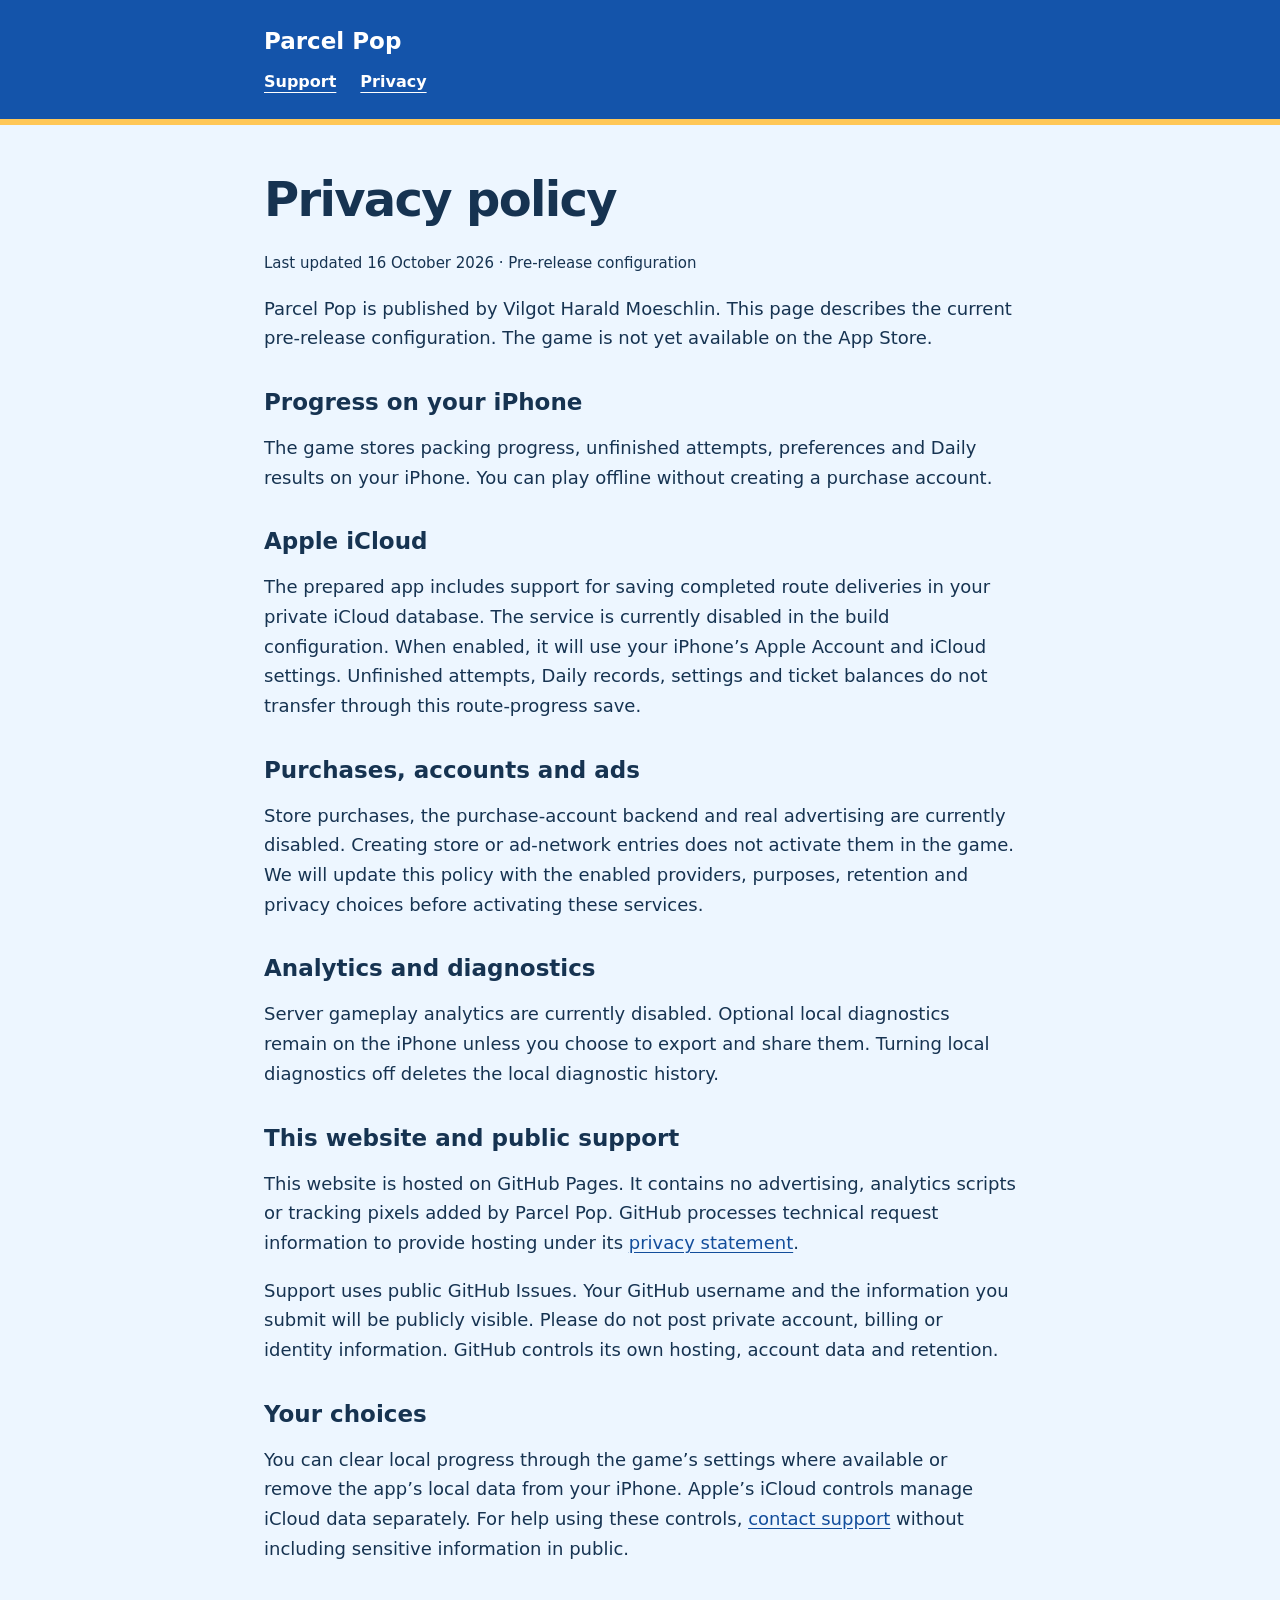
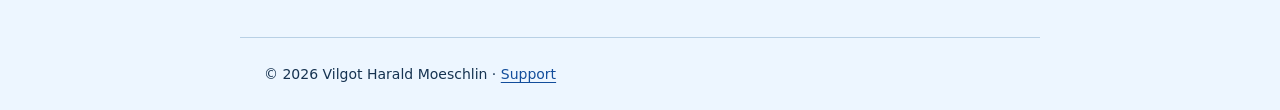
==== privacy.html @ 90103413 "Add Parcel Pop website, support and pre-release privacy policy" ====
<!doctype html><html lang="en"><meta charset="utf-8"><meta name="viewport" content="width=device-width,initial-scale=1"><title>Privacy · Parcel Pop</title><link rel="stylesheet" href="site.css"><header><div><a href="./">Parcel Pop</a><nav aria-label="Main"><a href="support.html">Support</a><a href="privacy.html" aria-current="page">Privacy</a></nav></div></header><main><h1>Privacy policy</h1><p class="date">Last updated 16 October 2026 · Pre-release configuration</p><p>Parcel Pop is published by Vilgot Harald Moeschlin. This page describes the current pre-release configuration. The game is not yet available on the App Store.</p><h2>Progress on your iPhone</h2><p>The game stores packing progress, unfinished attempts, preferences and Daily results on your iPhone. You can play offline without creating a purchase account.</p><h2>Apple iCloud</h2><p>The prepared app includes support for saving completed route deliveries in your private iCloud database. The service is currently disabled in the build configuration. When enabled, it will use your iPhone’s Apple Account and iCloud settings. Unfinished attempts, Daily records, settings and ticket balances do not transfer through this route-progress save.</p><h2>Purchases, accounts and ads</h2><p>Store purchases, the purchase-account backend and real advertising are currently disabled. Creating store or ad-network entries does not activate them in the game. We will update this policy with the enabled providers, purposes, retention and privacy choices before activating these services.</p><h2>Analytics and diagnostics</h2><p>Server gameplay analytics are currently disabled. Optional local diagnostics remain on the iPhone unless you choose to export and share them. Turning local diagnostics off deletes the local diagnostic history.</p><h2>This website and public support</h2><p>This website is hosted on GitHub Pages. It contains no advertising, analytics scripts or tracking pixels added by Parcel Pop. GitHub processes technical request information to provide hosting under its <a href="https://docs.github.com/en/site-policy/privacy-policies/github-general-privacy-statement">privacy statement</a>.</p><p>Support uses public GitHub Issues. Your GitHub username and the information you submit will be publicly visible. Please do not post private account, billing or identity information. GitHub controls its own hosting, account data and retention.</p><h2>Your choices</h2><p>You can clear local progress through the game’s settings where available or remove the app’s local data from your iPhone. Apple’s iCloud controls manage iCloud data separately. For help using these controls, <a href="support.html">contact support</a> without including sensitive information in public.</p></main><footer>© 2026 Vilgot Harald Moeschlin · <a href="support.html">Support</a></footer></html>
---- site.css ----
:root{font-family:ui-rounded,system-ui,-apple-system,BlinkMacSystemFont,sans-serif;color:#163351;background:#edf6ff;color-scheme:light}*{box-sizing:border-box}body{margin:0}header{background:#1454aa;color:#fff;border-bottom:6px solid #ffc757}header>div,main,footer{max-width:800px;margin:auto;padding:28px 24px}header a{color:#fff;font-weight:800;text-decoration:none;font-size:23px}nav{display:flex;gap:24px;margin-top:18px;flex-wrap:wrap}nav a{font-size:16px;font-weight:650;text-decoration:underline;text-underline-offset:5px}main{padding-top:48px;padding-bottom:56px;min-height:65vh}h1{font-size:clamp(32px,7vw,48px);line-height:1.12;letter-spacing:-.035em;margin:0 0 24px}h2{font-size:23px;margin:36px 0 12px}p,li{font-size:18px;line-height:1.65}a{color:#124d9b;text-underline-offset:3px}a:focus-visible{outline:3px solid #d78400;outline-offset:5px}small,.date{font-size:15px}.notice{border-left:5px solid #e8a92b;padding:8px 20px;background:#fff;margin:28px 0}.action{display:inline-block;background:#1454aa;color:white;padding:13px 22px;text-decoration:none;border-radius:8px;font-weight:750;min-height:48px;margin:10px 0}footer{border-top:1px solid #b8d0e5;font-size:14px}ul{padding-left:24px}@media(max-width:480px){header>div,main,footer{padding-left:20px;padding-right:20px}main{padding-top:32px}p,li{font-size:17px}}
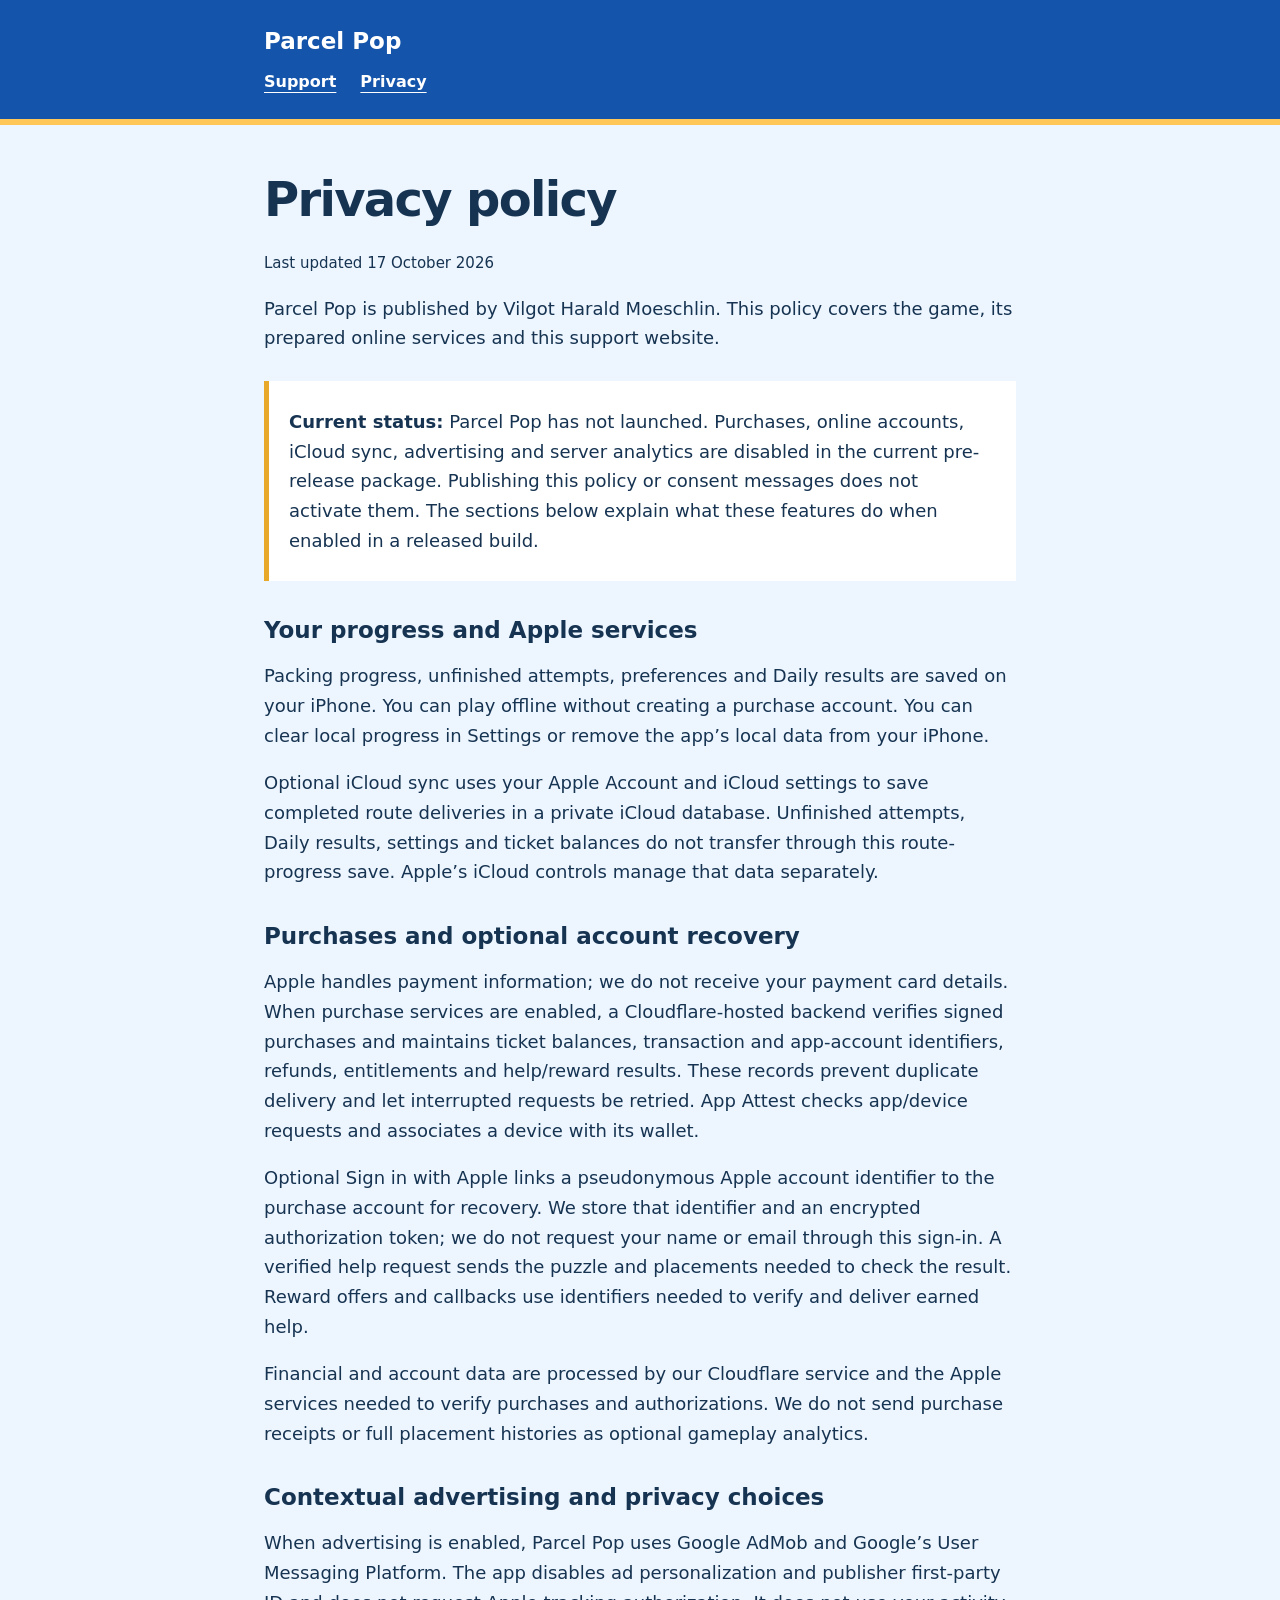
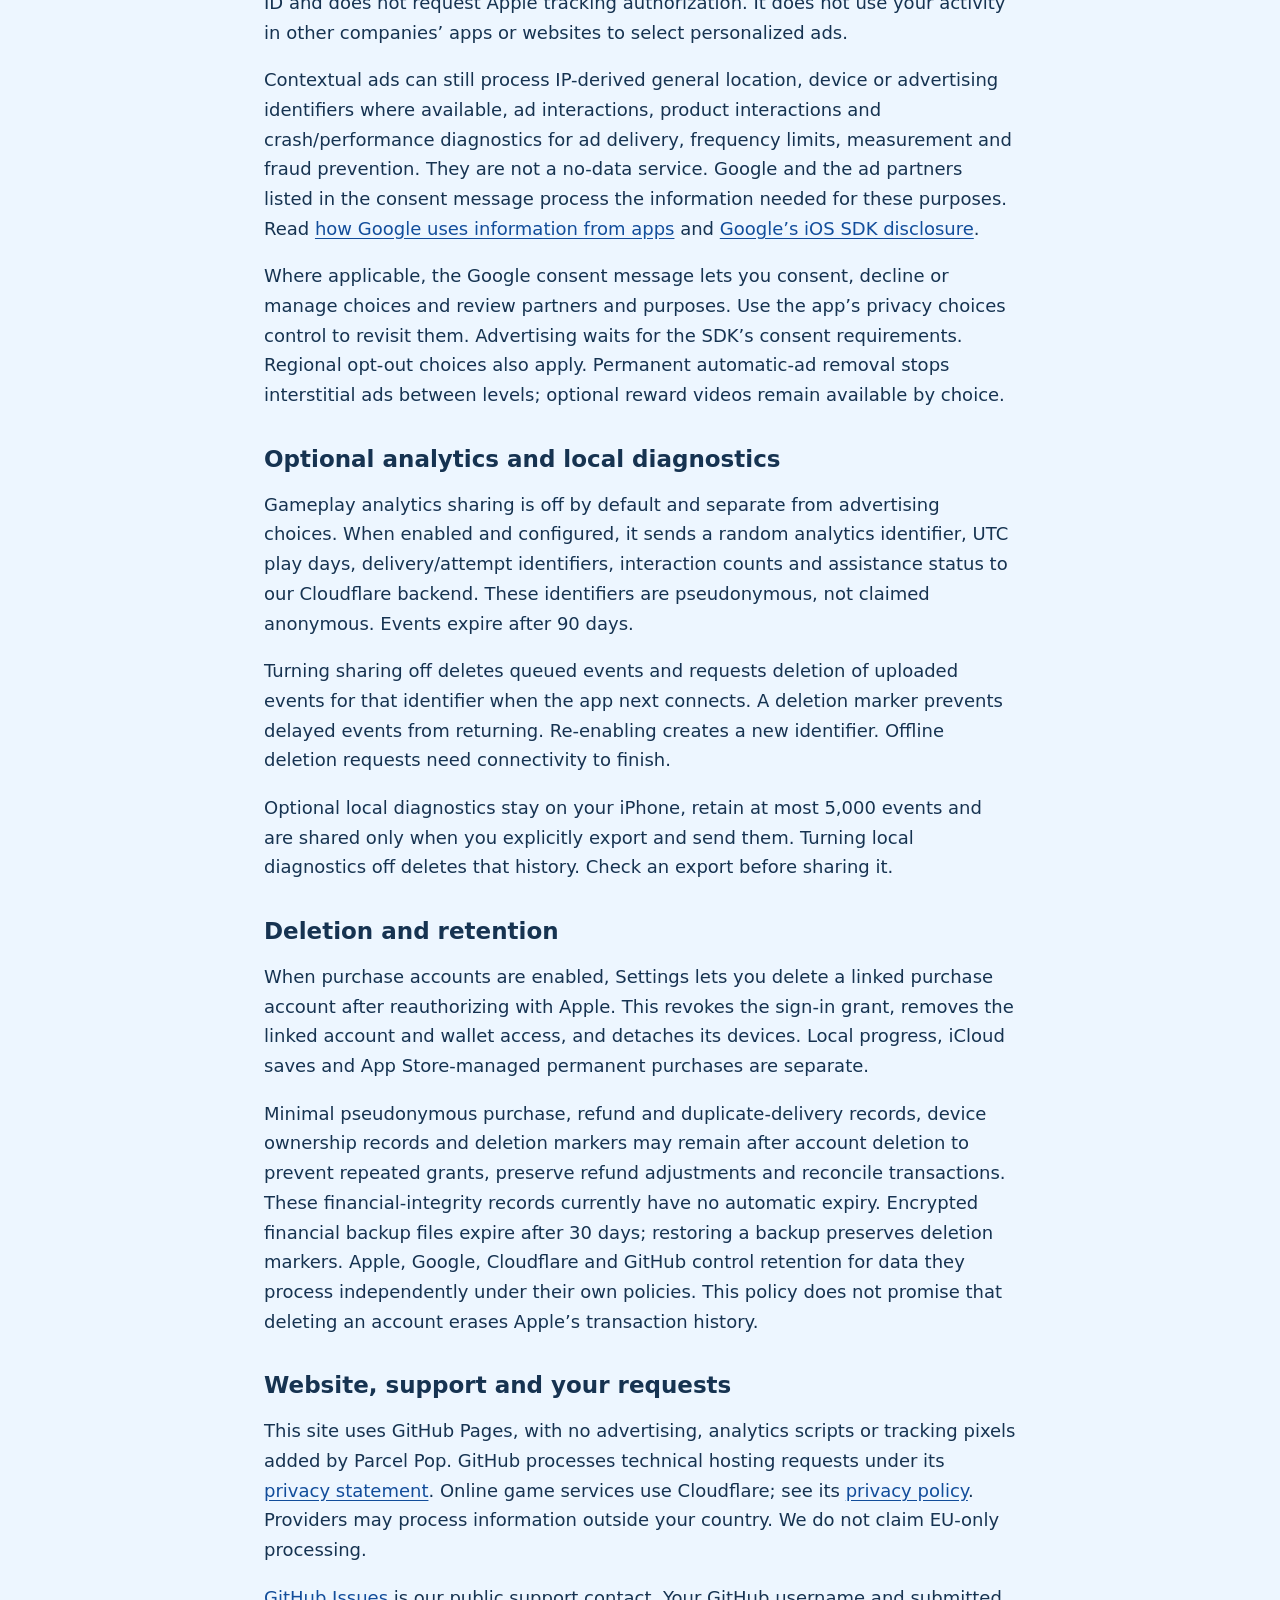
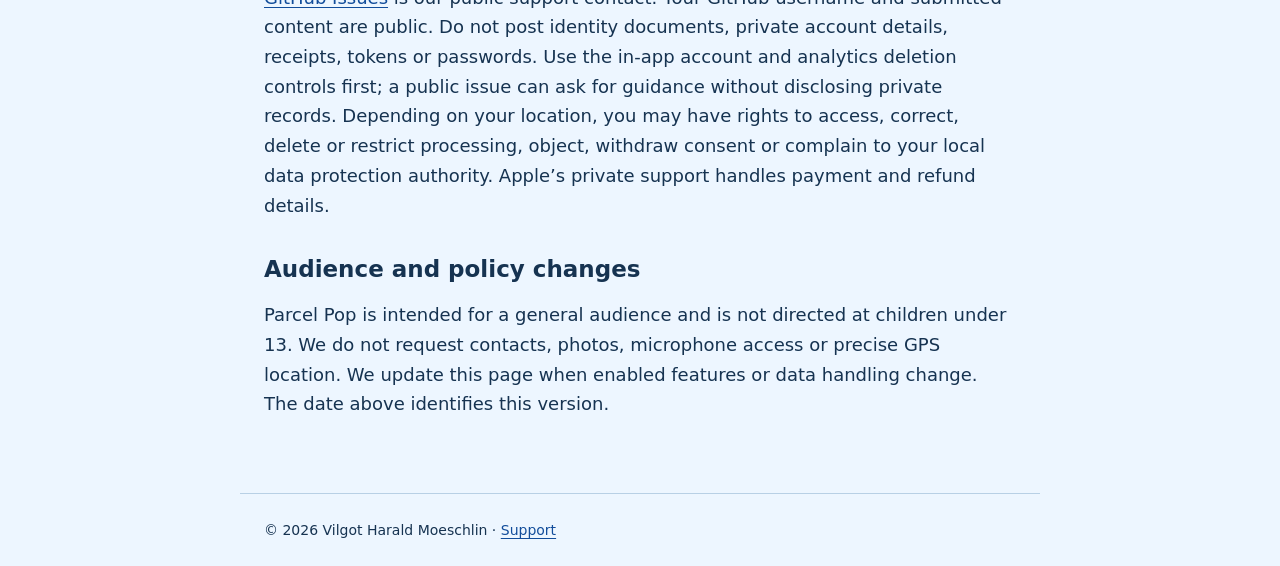
==== commit 35364bba: "Publish Parcel Pop privacy policy for contextual ads and optional Apple services" ====
--- a/privacy.html
+++ b/privacy.html
@@ -1 +1,11 @@
-<!doctype html><html lang="en"><meta charset="utf-8"><meta name="viewport" content="width=device-width,initial-scale=1"><title>Privacy · Parcel Pop</title><link rel="stylesheet" href="site.css"><header><div><a href="./">Parcel Pop</a><nav aria-label="Main"><a href="support.html">Support</a><a href="privacy.html" aria-current="page">Privacy</a></nav></div></header><main><h1>Privacy policy</h1><p class="date">Last updated 16 October 2026 · Pre-release configuration</p><p>Parcel Pop is published by Vilgot Harald Moeschlin. This page describes the current pre-release configuration. The game is not yet available on the App Store.</p><h2>Progress on your iPhone</h2><p>The game stores packing progress, unfinished attempts, preferences and Daily results on your iPhone. You can play offline without creating a purchase account.</p><h2>Apple iCloud</h2><p>The prepared app includes support for saving completed route deliveries in your private iCloud database. The service is currently disabled in the build configuration. When enabled, it will use your iPhone’s Apple Account and iCloud settings. Unfinished attempts, Daily records, settings and ticket balances do not transfer through this route-progress save.</p><h2>Purchases, accounts and ads</h2><p>Store purchases, the purchase-account backend and real advertising are currently disabled. Creating store or ad-network entries does not activate them in the game. We will update this policy with the enabled providers, purposes, retention and privacy choices before activating these services.</p><h2>Analytics and diagnostics</h2><p>Server gameplay analytics are currently disabled. Optional local diagnostics remain on the iPhone unless you choose to export and share them. Turning local diagnostics off deletes the local diagnostic history.</p><h2>This website and public support</h2><p>This website is hosted on GitHub Pages. It contains no advertising, analytics scripts or tracking pixels added by Parcel Pop. GitHub processes technical request information to provide hosting under its <a href="https://docs.github.com/en/site-policy/privacy-policies/github-general-privacy-statement">privacy statement</a>.</p><p>Support uses public GitHub Issues. Your GitHub username and the information you submit will be publicly visible. Please do not post private account, billing or identity information. GitHub controls its own hosting, account data and retention.</p><h2>Your choices</h2><p>You can clear local progress through the game’s settings where available or remove the app’s local data from your iPhone. Apple’s iCloud controls manage iCloud data separately. For help using these controls, <a href="support.html">contact support</a> without including sensitive information in public.</p></main><footer>© 2026 Vilgot Harald Moeschlin · <a href="support.html">Support</a></footer></html>
+<!doctype html><html lang="en"><meta charset="utf-8"><meta name="viewport" content="width=device-width,initial-scale=1"><title>Privacy · Parcel Pop</title><meta name="description" content="Parcel Pop privacy policy, including local saves, optional Apple services, purchases, contextual ads and deletion choices."><link rel="stylesheet" href="site.css"><header><div><a href="./">Parcel Pop</a><nav aria-label="Main"><a href="support.html">Support</a><a href="privacy.html" aria-current="page">Privacy</a></nav></div></header><main>
+<h1>Privacy policy</h1><p class="date">Last updated 17 October 2026</p><p>Parcel Pop is published by Vilgot Harald Moeschlin. This policy covers the game, its prepared online services and this support website.</p>
+<div class="notice"><p><strong>Current status:</strong> Parcel Pop has not launched. Purchases, online accounts, iCloud sync, advertising and server analytics are disabled in the current pre-release package. Publishing this policy or consent messages does not activate them. The sections below explain what these features do when enabled in a released build.</p></div>
+<h2>Your progress and Apple services</h2><p>Packing progress, unfinished attempts, preferences and Daily results are saved on your iPhone. You can play offline without creating a purchase account. You can clear local progress in Settings or remove the app’s local data from your iPhone.</p><p>Optional iCloud sync uses your Apple Account and iCloud settings to save completed route deliveries in a private iCloud database. Unfinished attempts, Daily results, settings and ticket balances do not transfer through this route-progress save. Apple’s iCloud controls manage that data separately.</p>
+<h2>Purchases and optional account recovery</h2><p>Apple handles payment information; we do not receive your payment card details. When purchase services are enabled, a Cloudflare-hosted backend verifies signed purchases and maintains ticket balances, transaction and app-account identifiers, refunds, entitlements and help/reward results. These records prevent duplicate delivery and let interrupted requests be retried. App Attest checks app/device requests and associates a device with its wallet.</p><p>Optional Sign in with Apple links a pseudonymous Apple account identifier to the purchase account for recovery. We store that identifier and an encrypted authorization token; we do not request your name or email through this sign-in. A verified help request sends the puzzle and placements needed to check the result. Reward offers and callbacks use identifiers needed to verify and deliver earned help.</p><p>Financial and account data are processed by our Cloudflare service and the Apple services needed to verify purchases and authorizations. We do not send purchase receipts or full placement histories as optional gameplay analytics.</p>
+<h2>Contextual advertising and privacy choices</h2><p>When advertising is enabled, Parcel Pop uses Google AdMob and Google’s User Messaging Platform. The app disables ad personalization and publisher first-party ID and does not request Apple tracking authorization. It does not use your activity in other companies’ apps or websites to select personalized ads.</p><p>Contextual ads can still process IP-derived general location, device or advertising identifiers where available, ad interactions, product interactions and crash/performance diagnostics for ad delivery, frequency limits, measurement and fraud prevention. They are not a no-data service. Google and the ad partners listed in the consent message process the information needed for these purposes. Read <a href="https://policies.google.com/technologies/partner-sites">how Google uses information from apps</a> and <a href="https://developers.google.com/admob/ios/privacy/data-disclosure">Google’s iOS SDK disclosure</a>.</p><p>Where applicable, the Google consent message lets you consent, decline or manage choices and review partners and purposes. Use the app’s privacy choices control to revisit them. Advertising waits for the SDK’s consent requirements. Regional opt-out choices also apply. Permanent automatic-ad removal stops interstitial ads between levels; optional reward videos remain available by choice.</p>
+<h2>Optional analytics and local diagnostics</h2><p>Gameplay analytics sharing is off by default and separate from advertising choices. When enabled and configured, it sends a random analytics identifier, UTC play days, delivery/attempt identifiers, interaction counts and assistance status to our Cloudflare backend. These identifiers are pseudonymous, not claimed anonymous. Events expire after 90 days.</p><p>Turning sharing off deletes queued events and requests deletion of uploaded events for that identifier when the app next connects. A deletion marker prevents delayed events from returning. Re-enabling creates a new identifier. Offline deletion requests need connectivity to finish.</p><p>Optional local diagnostics stay on your iPhone, retain at most 5,000 events and are shared only when you explicitly export and send them. Turning local diagnostics off deletes that history. Check an export before sharing it.</p>
+<h2>Deletion and retention</h2><p>When purchase accounts are enabled, Settings lets you delete a linked purchase account after reauthorizing with Apple. This revokes the sign-in grant, removes the linked account and wallet access, and detaches its devices. Local progress, iCloud saves and App Store-managed permanent purchases are separate.</p><p>Minimal pseudonymous purchase, refund and duplicate-delivery records, device ownership records and deletion markers may remain after account deletion to prevent repeated grants, preserve refund adjustments and reconcile transactions. These financial-integrity records currently have no automatic expiry. Encrypted financial backup files expire after 30 days; restoring a backup preserves deletion markers. Apple, Google, Cloudflare and GitHub control retention for data they process independently under their own policies. This policy does not promise that deleting an account erases Apple’s transaction history.</p>
+<h2>Website, support and your requests</h2><p>This site uses GitHub Pages, with no advertising, analytics scripts or tracking pixels added by Parcel Pop. GitHub processes technical hosting requests under its <a href="https://docs.github.com/en/site-policy/privacy-policies/github-general-privacy-statement">privacy statement</a>. Online game services use Cloudflare; see its <a href="https://www.cloudflare.com/privacypolicy/">privacy policy</a>. Providers may process information outside your country. We do not claim EU-only processing.</p><p><a href="https://github.com/VilgotMoe/parcel-pop/issues">GitHub Issues</a> is our public support contact. Your GitHub username and submitted content are public. Do not post identity documents, private account details, receipts, tokens or passwords. Use the in-app account and analytics deletion controls first; a public issue can ask for guidance without disclosing private records. Depending on your location, you may have rights to access, correct, delete or restrict processing, object, withdraw consent or complain to your local data protection authority. Apple’s private support handles payment and refund details.</p>
+<h2>Audience and policy changes</h2><p>Parcel Pop is intended for a general audience and is not directed at children under 13. We do not request contacts, photos, microphone access or precise GPS location. We update this page when enabled features or data handling change. The date above identifies this version.</p>
+</main><footer>© 2026 Vilgot Harald Moeschlin · <a href="support.html">Support</a></footer></html>
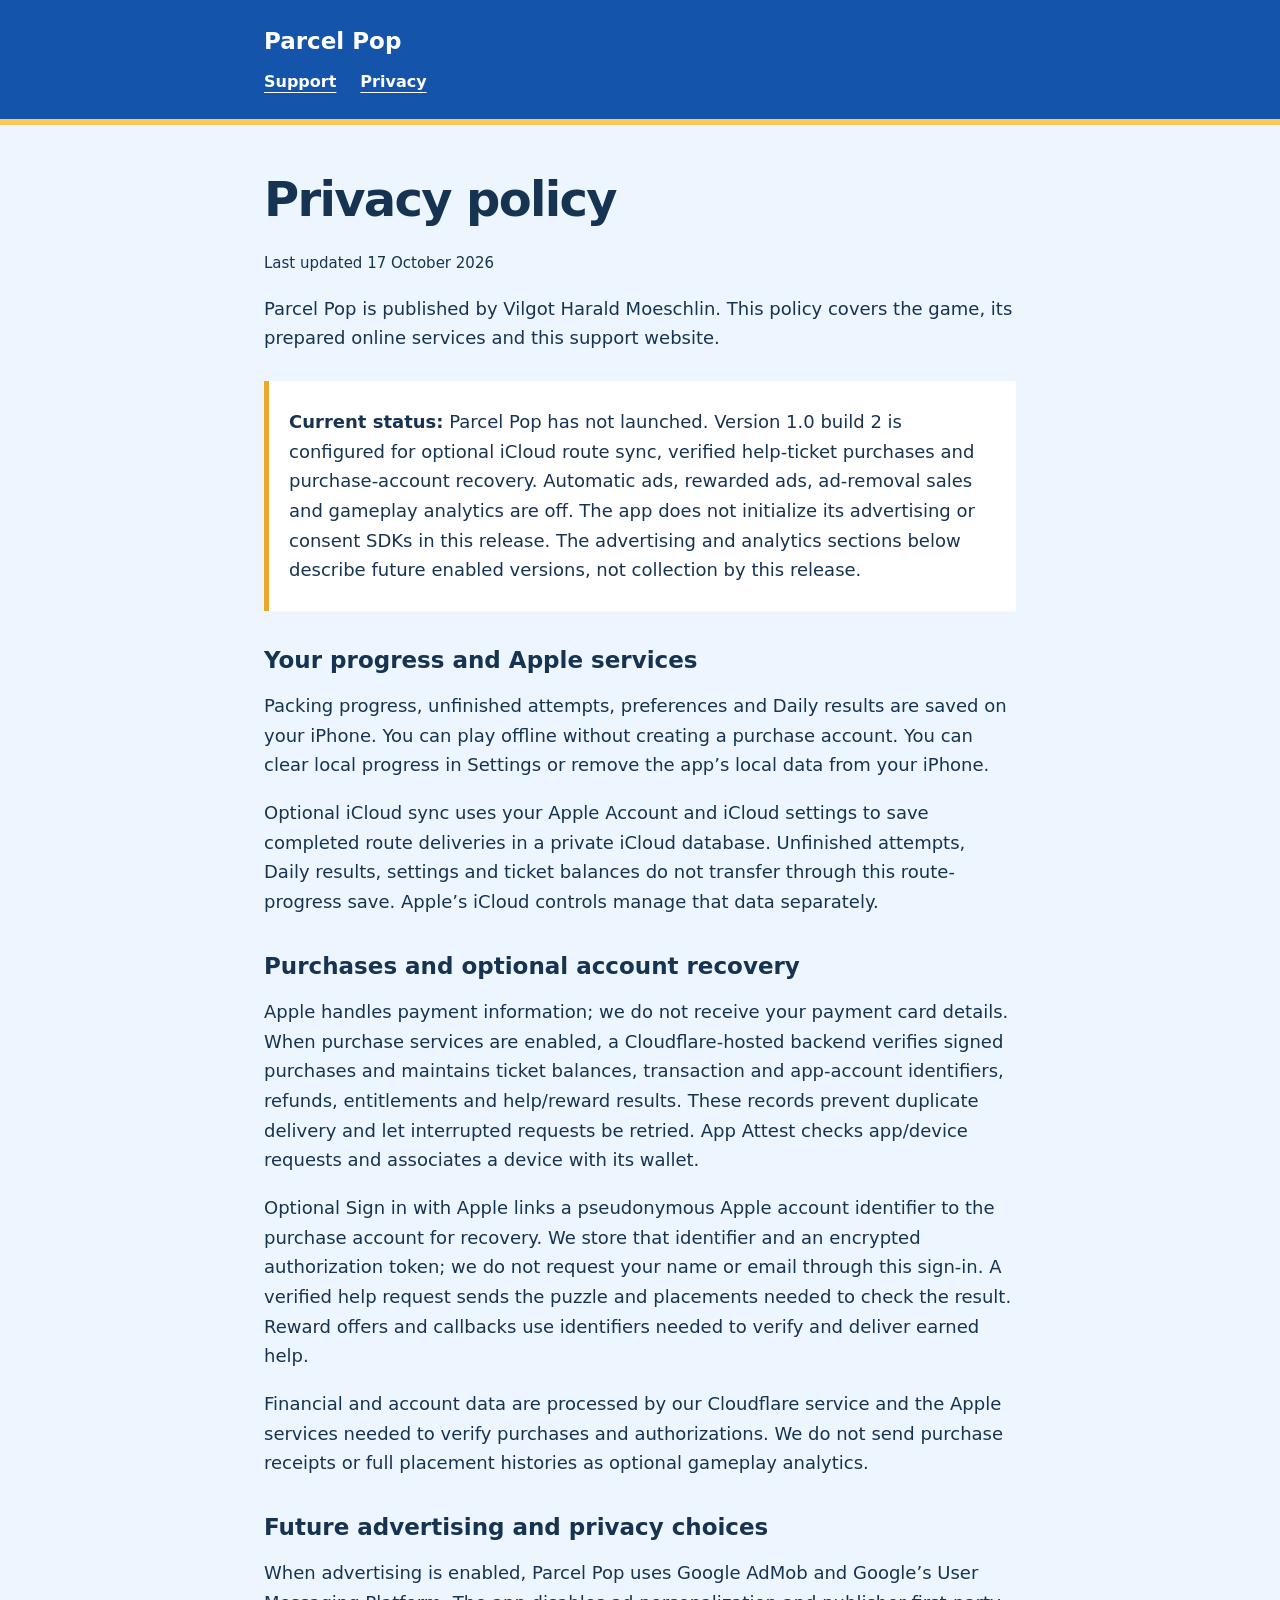
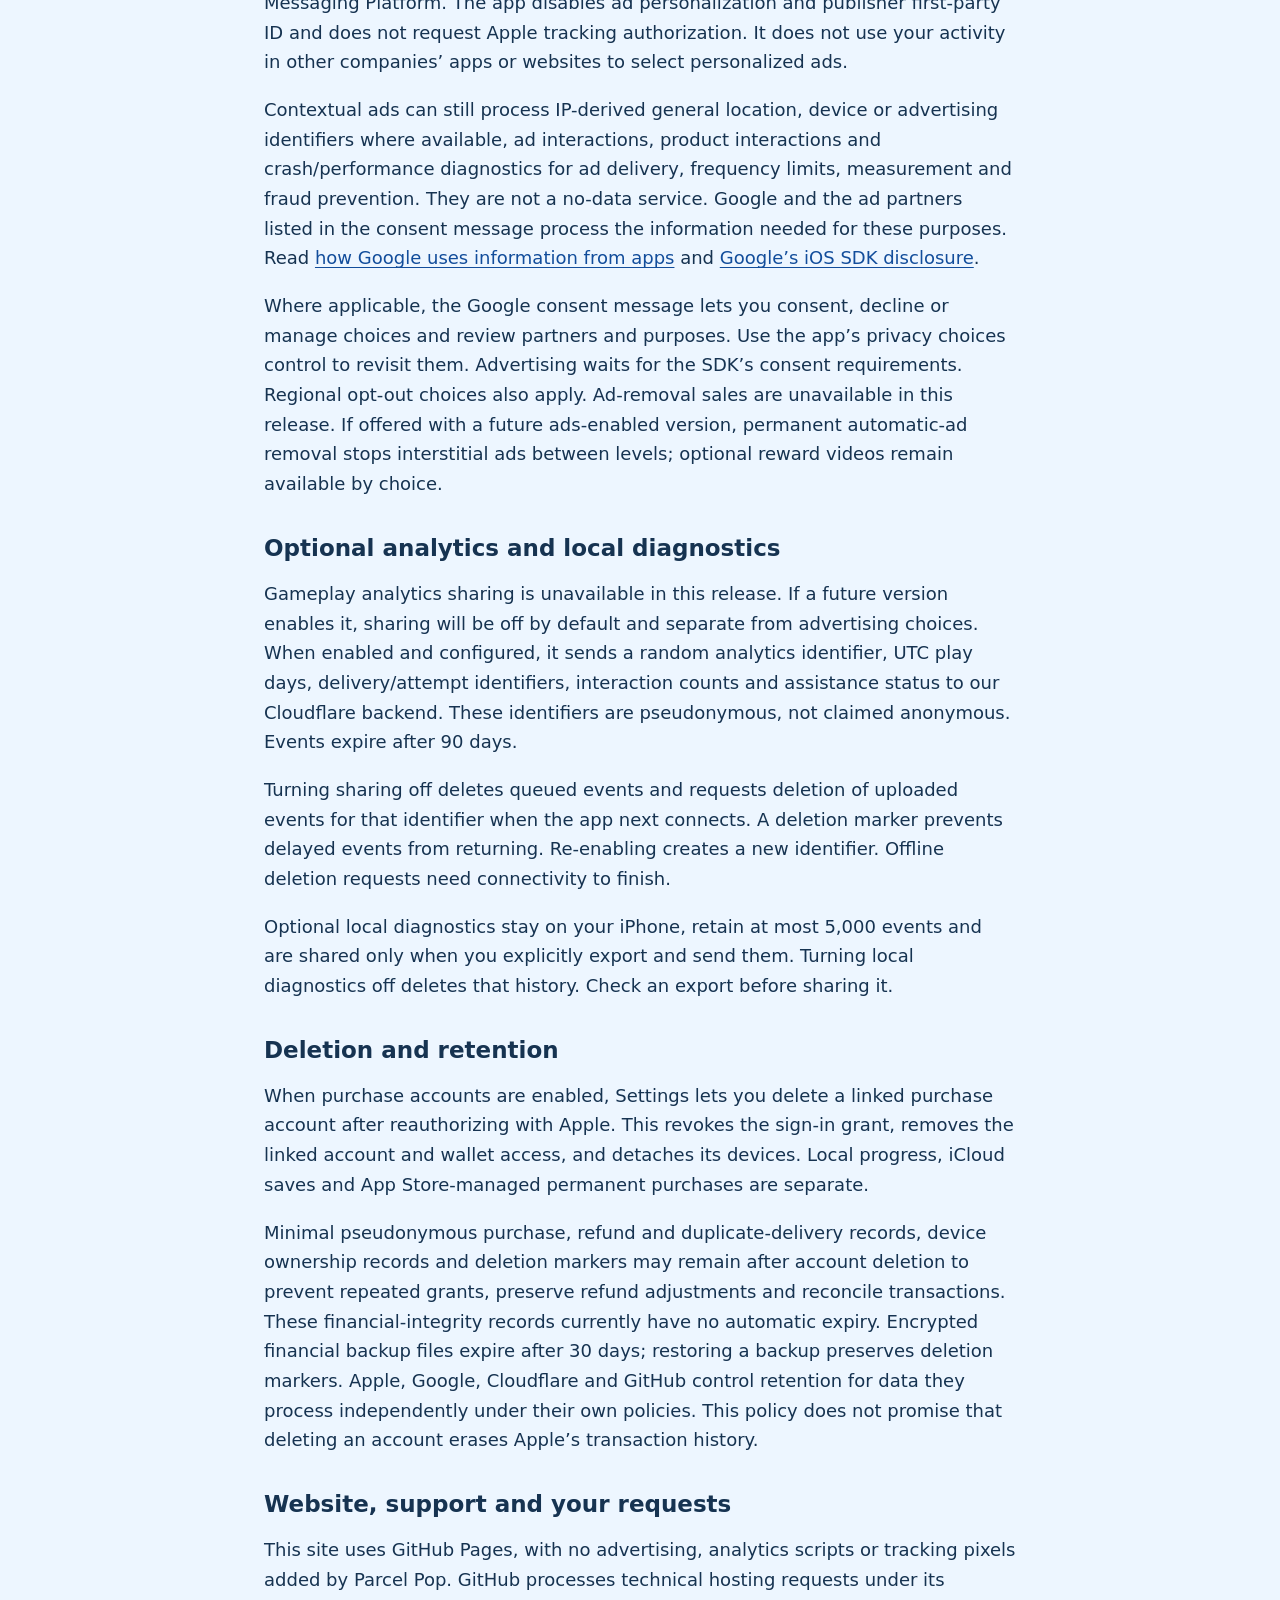
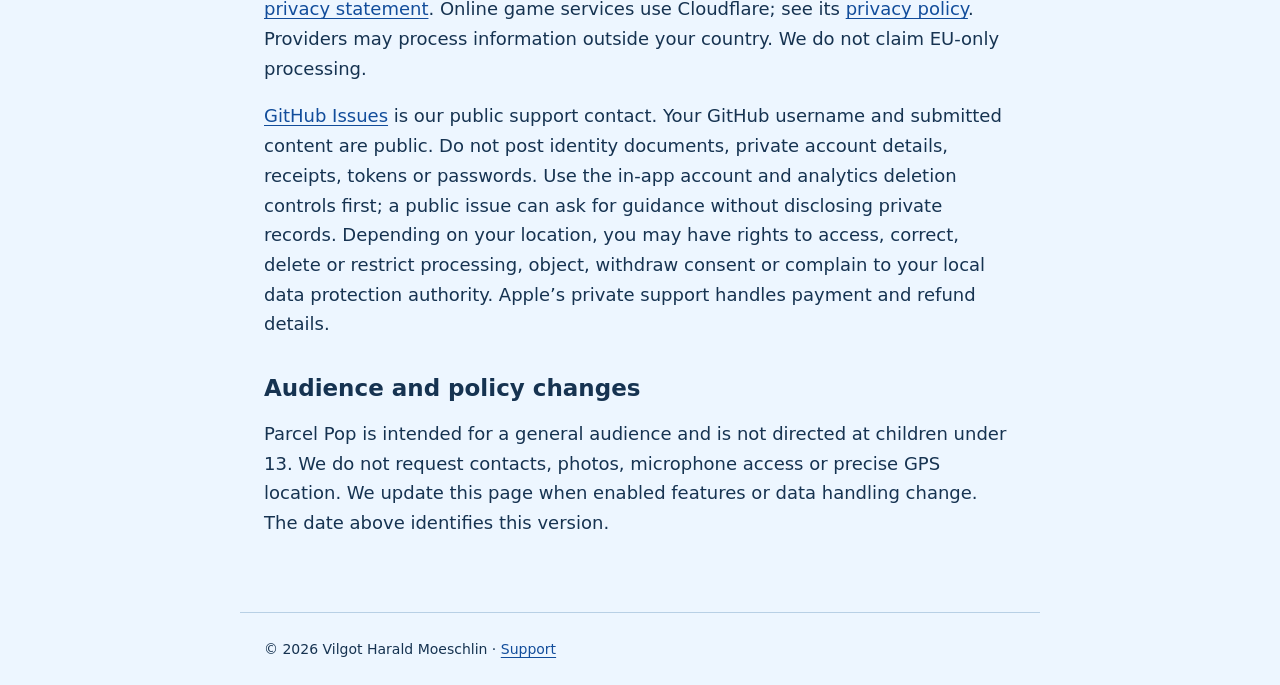
==== commit 49d3c27c: "Match Parcel Pop policy to approved ticket-only release scope" ====
--- a/privacy.html
+++ b/privacy.html
@@ -1,10 +1,10 @@
 <!doctype html><html lang="en"><meta charset="utf-8"><meta name="viewport" content="width=device-width,initial-scale=1"><title>Privacy · Parcel Pop</title><meta name="description" content="Parcel Pop privacy policy, including local saves, optional Apple services, purchases, contextual ads and deletion choices."><link rel="stylesheet" href="site.css"><header><div><a href="./">Parcel Pop</a><nav aria-label="Main"><a href="support.html">Support</a><a href="privacy.html" aria-current="page">Privacy</a></nav></div></header><main>
 <h1>Privacy policy</h1><p class="date">Last updated 17 October 2026</p><p>Parcel Pop is published by Vilgot Harald Moeschlin. This policy covers the game, its prepared online services and this support website.</p>
-<div class="notice"><p><strong>Current status:</strong> Parcel Pop has not launched. Purchases, online accounts, iCloud sync, advertising and server analytics are disabled in the current pre-release package. Publishing this policy or consent messages does not activate them. The sections below explain what these features do when enabled in a released build.</p></div>
+<div class="notice"><p><strong>Current status:</strong> Parcel Pop has not launched. Version 1.0 build 2 is configured for optional iCloud route sync, verified help-ticket purchases and purchase-account recovery. Automatic ads, rewarded ads, ad-removal sales and gameplay analytics are off. The app does not initialize its advertising or consent SDKs in this release. The advertising and analytics sections below describe future enabled versions, not collection by this release.</p></div>
 <h2>Your progress and Apple services</h2><p>Packing progress, unfinished attempts, preferences and Daily results are saved on your iPhone. You can play offline without creating a purchase account. You can clear local progress in Settings or remove the app’s local data from your iPhone.</p><p>Optional iCloud sync uses your Apple Account and iCloud settings to save completed route deliveries in a private iCloud database. Unfinished attempts, Daily results, settings and ticket balances do not transfer through this route-progress save. Apple’s iCloud controls manage that data separately.</p>
 <h2>Purchases and optional account recovery</h2><p>Apple handles payment information; we do not receive your payment card details. When purchase services are enabled, a Cloudflare-hosted backend verifies signed purchases and maintains ticket balances, transaction and app-account identifiers, refunds, entitlements and help/reward results. These records prevent duplicate delivery and let interrupted requests be retried. App Attest checks app/device requests and associates a device with its wallet.</p><p>Optional Sign in with Apple links a pseudonymous Apple account identifier to the purchase account for recovery. We store that identifier and an encrypted authorization token; we do not request your name or email through this sign-in. A verified help request sends the puzzle and placements needed to check the result. Reward offers and callbacks use identifiers needed to verify and deliver earned help.</p><p>Financial and account data are processed by our Cloudflare service and the Apple services needed to verify purchases and authorizations. We do not send purchase receipts or full placement histories as optional gameplay analytics.</p>
-<h2>Contextual advertising and privacy choices</h2><p>When advertising is enabled, Parcel Pop uses Google AdMob and Google’s User Messaging Platform. The app disables ad personalization and publisher first-party ID and does not request Apple tracking authorization. It does not use your activity in other companies’ apps or websites to select personalized ads.</p><p>Contextual ads can still process IP-derived general location, device or advertising identifiers where available, ad interactions, product interactions and crash/performance diagnostics for ad delivery, frequency limits, measurement and fraud prevention. They are not a no-data service. Google and the ad partners listed in the consent message process the information needed for these purposes. Read <a href="https://policies.google.com/technologies/partner-sites">how Google uses information from apps</a> and <a href="https://developers.google.com/admob/ios/privacy/data-disclosure">Google’s iOS SDK disclosure</a>.</p><p>Where applicable, the Google consent message lets you consent, decline or manage choices and review partners and purposes. Use the app’s privacy choices control to revisit them. Advertising waits for the SDK’s consent requirements. Regional opt-out choices also apply. Permanent automatic-ad removal stops interstitial ads between levels; optional reward videos remain available by choice.</p>
-<h2>Optional analytics and local diagnostics</h2><p>Gameplay analytics sharing is off by default and separate from advertising choices. When enabled and configured, it sends a random analytics identifier, UTC play days, delivery/attempt identifiers, interaction counts and assistance status to our Cloudflare backend. These identifiers are pseudonymous, not claimed anonymous. Events expire after 90 days.</p><p>Turning sharing off deletes queued events and requests deletion of uploaded events for that identifier when the app next connects. A deletion marker prevents delayed events from returning. Re-enabling creates a new identifier. Offline deletion requests need connectivity to finish.</p><p>Optional local diagnostics stay on your iPhone, retain at most 5,000 events and are shared only when you explicitly export and send them. Turning local diagnostics off deletes that history. Check an export before sharing it.</p>
+<h2>Future advertising and privacy choices</h2><p>When advertising is enabled, Parcel Pop uses Google AdMob and Google’s User Messaging Platform. The app disables ad personalization and publisher first-party ID and does not request Apple tracking authorization. It does not use your activity in other companies’ apps or websites to select personalized ads.</p><p>Contextual ads can still process IP-derived general location, device or advertising identifiers where available, ad interactions, product interactions and crash/performance diagnostics for ad delivery, frequency limits, measurement and fraud prevention. They are not a no-data service. Google and the ad partners listed in the consent message process the information needed for these purposes. Read <a href="https://policies.google.com/technologies/partner-sites">how Google uses information from apps</a> and <a href="https://developers.google.com/admob/ios/privacy/data-disclosure">Google’s iOS SDK disclosure</a>.</p><p>Where applicable, the Google consent message lets you consent, decline or manage choices and review partners and purposes. Use the app’s privacy choices control to revisit them. Advertising waits for the SDK’s consent requirements. Regional opt-out choices also apply. Ad-removal sales are unavailable in this release. If offered with a future ads-enabled version, permanent automatic-ad removal stops interstitial ads between levels; optional reward videos remain available by choice.</p>
+<h2>Optional analytics and local diagnostics</h2><p>Gameplay analytics sharing is unavailable in this release. If a future version enables it, sharing will be off by default and separate from advertising choices. When enabled and configured, it sends a random analytics identifier, UTC play days, delivery/attempt identifiers, interaction counts and assistance status to our Cloudflare backend. These identifiers are pseudonymous, not claimed anonymous. Events expire after 90 days.</p><p>Turning sharing off deletes queued events and requests deletion of uploaded events for that identifier when the app next connects. A deletion marker prevents delayed events from returning. Re-enabling creates a new identifier. Offline deletion requests need connectivity to finish.</p><p>Optional local diagnostics stay on your iPhone, retain at most 5,000 events and are shared only when you explicitly export and send them. Turning local diagnostics off deletes that history. Check an export before sharing it.</p>
 <h2>Deletion and retention</h2><p>When purchase accounts are enabled, Settings lets you delete a linked purchase account after reauthorizing with Apple. This revokes the sign-in grant, removes the linked account and wallet access, and detaches its devices. Local progress, iCloud saves and App Store-managed permanent purchases are separate.</p><p>Minimal pseudonymous purchase, refund and duplicate-delivery records, device ownership records and deletion markers may remain after account deletion to prevent repeated grants, preserve refund adjustments and reconcile transactions. These financial-integrity records currently have no automatic expiry. Encrypted financial backup files expire after 30 days; restoring a backup preserves deletion markers. Apple, Google, Cloudflare and GitHub control retention for data they process independently under their own policies. This policy does not promise that deleting an account erases Apple’s transaction history.</p>
 <h2>Website, support and your requests</h2><p>This site uses GitHub Pages, with no advertising, analytics scripts or tracking pixels added by Parcel Pop. GitHub processes technical hosting requests under its <a href="https://docs.github.com/en/site-policy/privacy-policies/github-general-privacy-statement">privacy statement</a>. Online game services use Cloudflare; see its <a href="https://www.cloudflare.com/privacypolicy/">privacy policy</a>. Providers may process information outside your country. We do not claim EU-only processing.</p><p><a href="https://github.com/VilgotMoe/parcel-pop/issues">GitHub Issues</a> is our public support contact. Your GitHub username and submitted content are public. Do not post identity documents, private account details, receipts, tokens or passwords. Use the in-app account and analytics deletion controls first; a public issue can ask for guidance without disclosing private records. Depending on your location, you may have rights to access, correct, delete or restrict processing, object, withdraw consent or complain to your local data protection authority. Apple’s private support handles payment and refund details.</p>
 <h2>Audience and policy changes</h2><p>Parcel Pop is intended for a general audience and is not directed at children under 13. We do not request contacts, photos, microphone access or precise GPS location. We update this page when enabled features or data handling change. The date above identifies this version.</p>
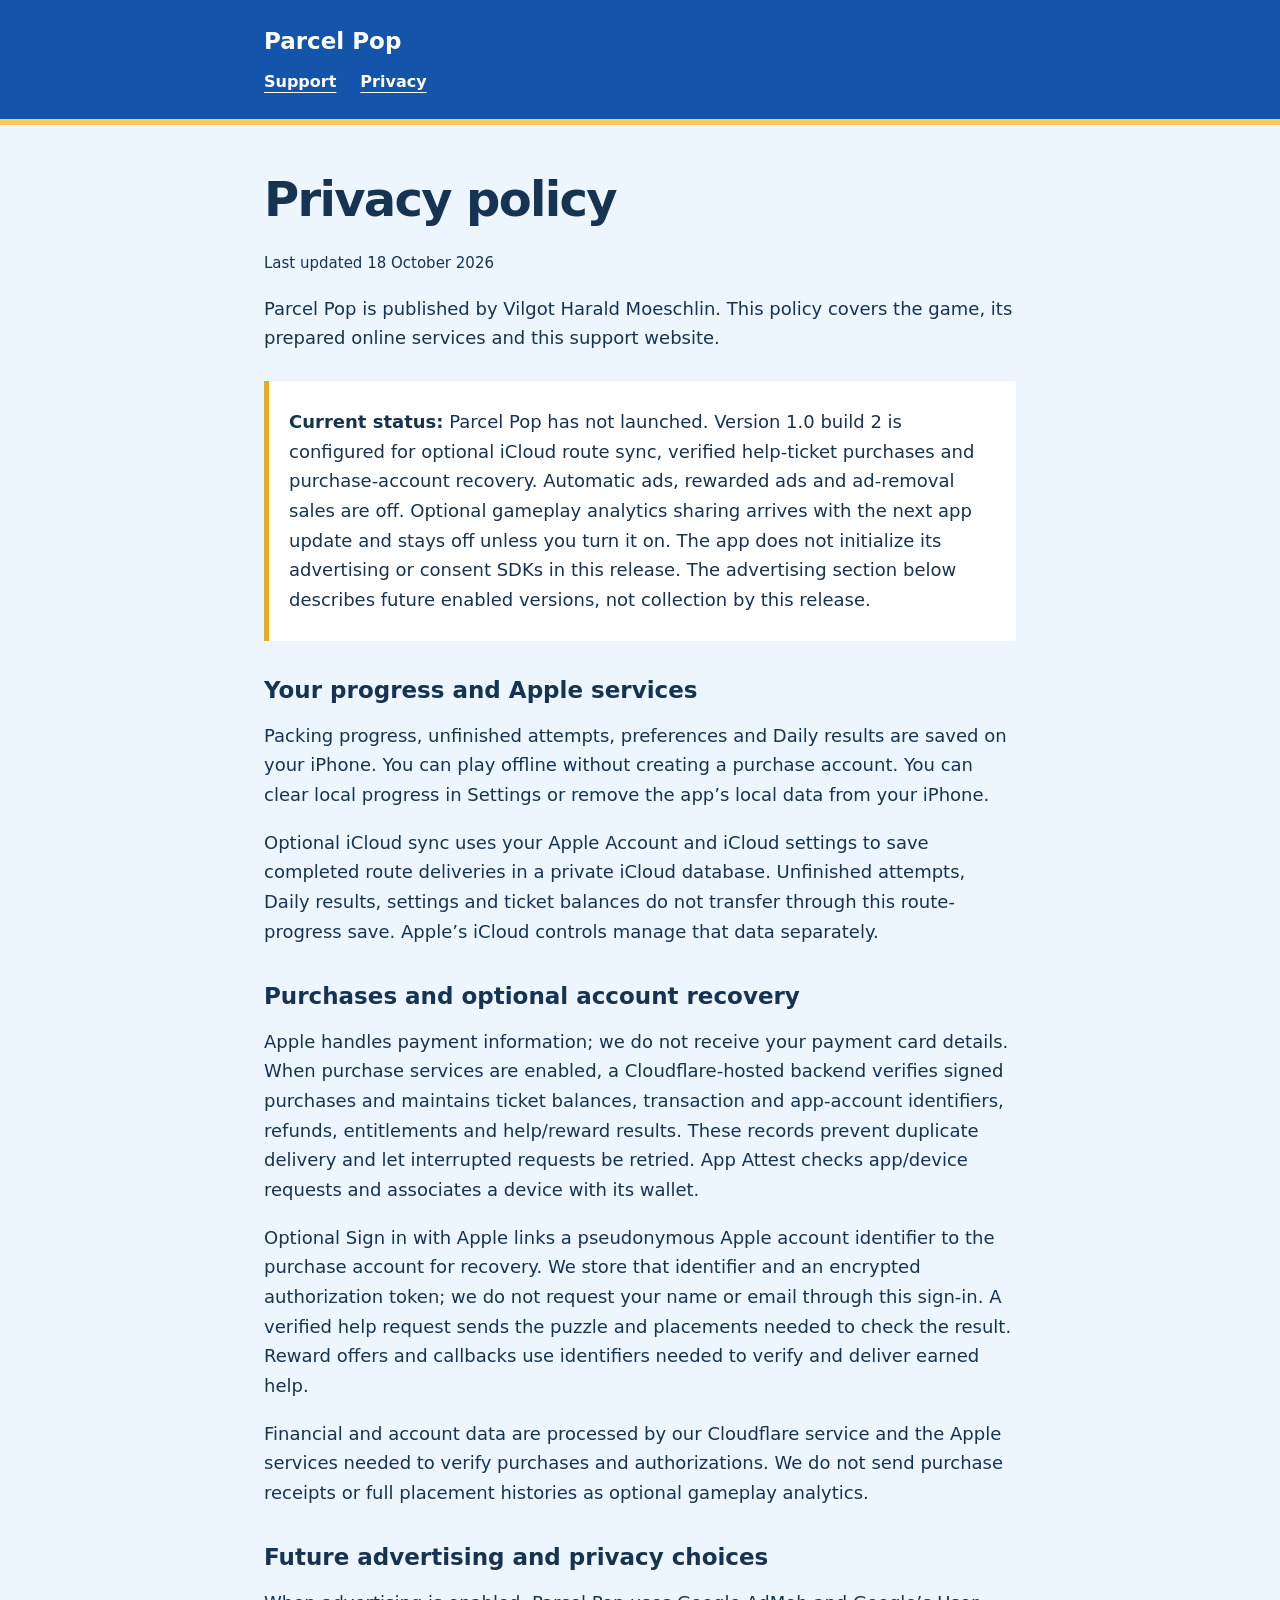
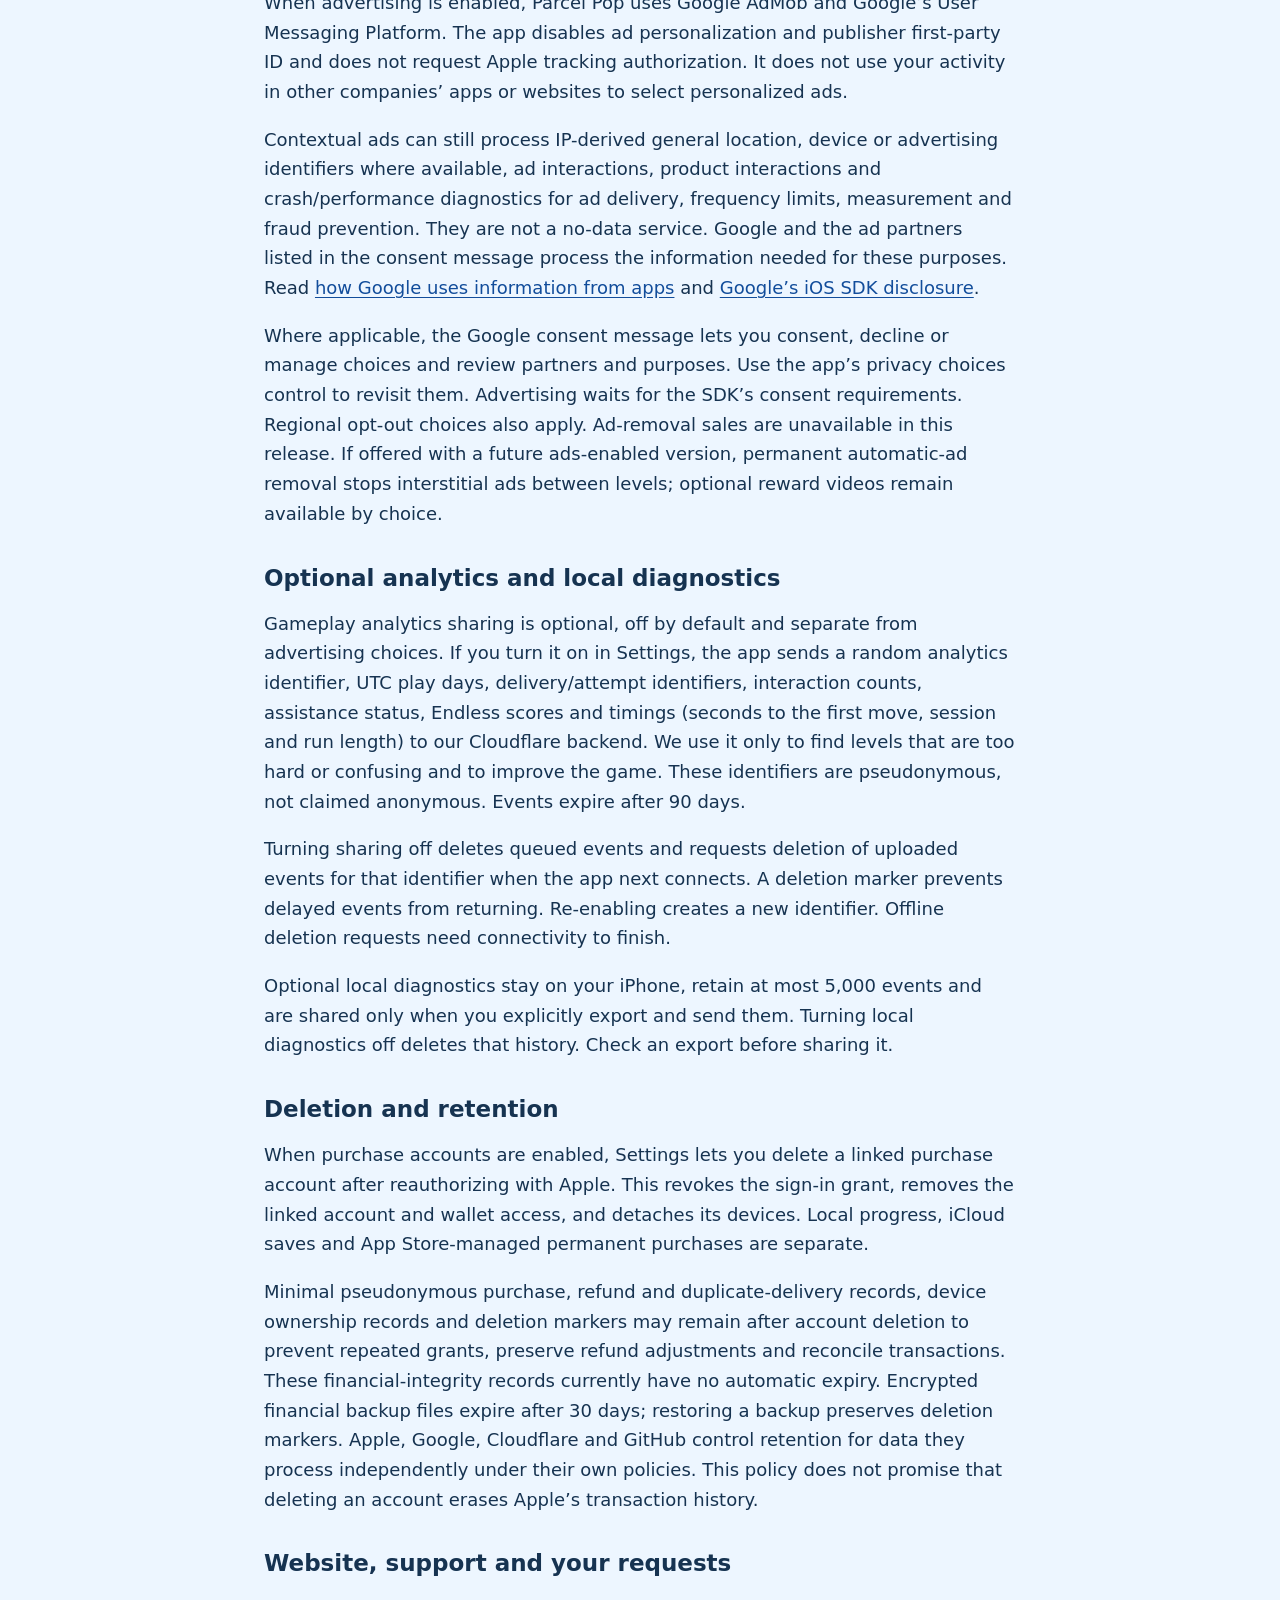
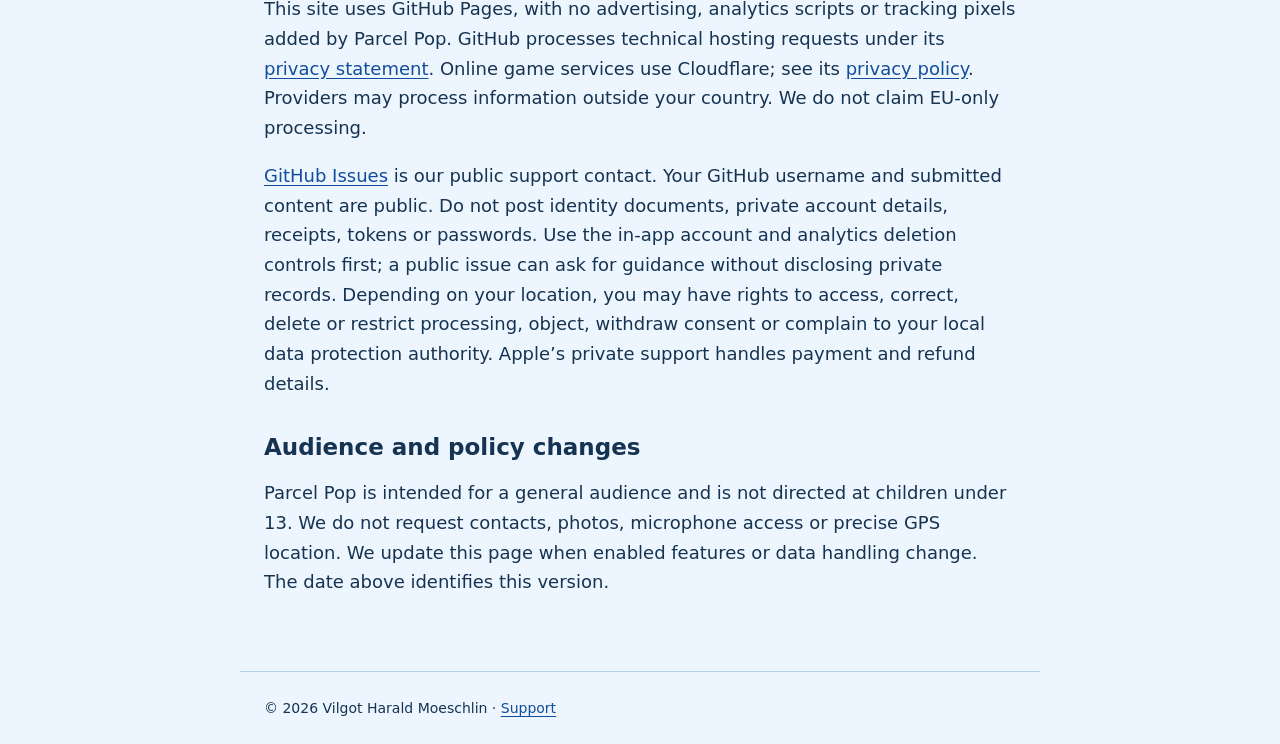
==== commit ecd78984: "Privacy policy: optional gameplay analytics (18 October 2026) Co-Authored-By: Claude Opus 5.5 <norep" ====
--- a/privacy.html
+++ b/privacy.html
@@ -1,10 +1,10 @@
 <!doctype html><html lang="en"><meta charset="utf-8"><meta name="viewport" content="width=device-width,initial-scale=1"><title>Privacy · Parcel Pop</title><meta name="description" content="Parcel Pop privacy policy, including local saves, optional Apple services, purchases, contextual ads and deletion choices."><link rel="stylesheet" href="site.css"><header><div><a href="./">Parcel Pop</a><nav aria-label="Main"><a href="support.html">Support</a><a href="privacy.html" aria-current="page">Privacy</a></nav></div></header><main>
-<h1>Privacy policy</h1><p class="date">Last updated 17 October 2026</p><p>Parcel Pop is published by Vilgot Harald Moeschlin. This policy covers the game, its prepared online services and this support website.</p>
-<div class="notice"><p><strong>Current status:</strong> Parcel Pop has not launched. Version 1.0 build 2 is configured for optional iCloud route sync, verified help-ticket purchases and purchase-account recovery. Automatic ads, rewarded ads, ad-removal sales and gameplay analytics are off. The app does not initialize its advertising or consent SDKs in this release. The advertising and analytics sections below describe future enabled versions, not collection by this release.</p></div>
+<h1>Privacy policy</h1><p class="date">Last updated 18 October 2026</p><p>Parcel Pop is published by Vilgot Harald Moeschlin. This policy covers the game, its prepared online services and this support website.</p>
+<div class="notice"><p><strong>Current status:</strong> Parcel Pop has not launched. Version 1.0 build 2 is configured for optional iCloud route sync, verified help-ticket purchases and purchase-account recovery. Automatic ads, rewarded ads and ad-removal sales are off. Optional gameplay analytics sharing arrives with the next app update and stays off unless you turn it on. The app does not initialize its advertising or consent SDKs in this release. The advertising section below describes future enabled versions, not collection by this release.</p></div>
 <h2>Your progress and Apple services</h2><p>Packing progress, unfinished attempts, preferences and Daily results are saved on your iPhone. You can play offline without creating a purchase account. You can clear local progress in Settings or remove the app’s local data from your iPhone.</p><p>Optional iCloud sync uses your Apple Account and iCloud settings to save completed route deliveries in a private iCloud database. Unfinished attempts, Daily results, settings and ticket balances do not transfer through this route-progress save. Apple’s iCloud controls manage that data separately.</p>
 <h2>Purchases and optional account recovery</h2><p>Apple handles payment information; we do not receive your payment card details. When purchase services are enabled, a Cloudflare-hosted backend verifies signed purchases and maintains ticket balances, transaction and app-account identifiers, refunds, entitlements and help/reward results. These records prevent duplicate delivery and let interrupted requests be retried. App Attest checks app/device requests and associates a device with its wallet.</p><p>Optional Sign in with Apple links a pseudonymous Apple account identifier to the purchase account for recovery. We store that identifier and an encrypted authorization token; we do not request your name or email through this sign-in. A verified help request sends the puzzle and placements needed to check the result. Reward offers and callbacks use identifiers needed to verify and deliver earned help.</p><p>Financial and account data are processed by our Cloudflare service and the Apple services needed to verify purchases and authorizations. We do not send purchase receipts or full placement histories as optional gameplay analytics.</p>
 <h2>Future advertising and privacy choices</h2><p>When advertising is enabled, Parcel Pop uses Google AdMob and Google’s User Messaging Platform. The app disables ad personalization and publisher first-party ID and does not request Apple tracking authorization. It does not use your activity in other companies’ apps or websites to select personalized ads.</p><p>Contextual ads can still process IP-derived general location, device or advertising identifiers where available, ad interactions, product interactions and crash/performance diagnostics for ad delivery, frequency limits, measurement and fraud prevention. They are not a no-data service. Google and the ad partners listed in the consent message process the information needed for these purposes. Read <a href="https://policies.google.com/technologies/partner-sites">how Google uses information from apps</a> and <a href="https://developers.google.com/admob/ios/privacy/data-disclosure">Google’s iOS SDK disclosure</a>.</p><p>Where applicable, the Google consent message lets you consent, decline or manage choices and review partners and purposes. Use the app’s privacy choices control to revisit them. Advertising waits for the SDK’s consent requirements. Regional opt-out choices also apply. Ad-removal sales are unavailable in this release. If offered with a future ads-enabled version, permanent automatic-ad removal stops interstitial ads between levels; optional reward videos remain available by choice.</p>
-<h2>Optional analytics and local diagnostics</h2><p>Gameplay analytics sharing is unavailable in this release. If a future version enables it, sharing will be off by default and separate from advertising choices. When enabled and configured, it sends a random analytics identifier, UTC play days, delivery/attempt identifiers, interaction counts and assistance status to our Cloudflare backend. These identifiers are pseudonymous, not claimed anonymous. Events expire after 90 days.</p><p>Turning sharing off deletes queued events and requests deletion of uploaded events for that identifier when the app next connects. A deletion marker prevents delayed events from returning. Re-enabling creates a new identifier. Offline deletion requests need connectivity to finish.</p><p>Optional local diagnostics stay on your iPhone, retain at most 5,000 events and are shared only when you explicitly export and send them. Turning local diagnostics off deletes that history. Check an export before sharing it.</p>
+<h2>Optional analytics and local diagnostics</h2><p>Gameplay analytics sharing is optional, off by default and separate from advertising choices. If you turn it on in Settings, the app sends a random analytics identifier, UTC play days, delivery/attempt identifiers, interaction counts, assistance status, Endless scores and timings (seconds to the first move, session and run length) to our Cloudflare backend. We use it only to find levels that are too hard or confusing and to improve the game. These identifiers are pseudonymous, not claimed anonymous. Events expire after 90 days.</p><p>Turning sharing off deletes queued events and requests deletion of uploaded events for that identifier when the app next connects. A deletion marker prevents delayed events from returning. Re-enabling creates a new identifier. Offline deletion requests need connectivity to finish.</p><p>Optional local diagnostics stay on your iPhone, retain at most 5,000 events and are shared only when you explicitly export and send them. Turning local diagnostics off deletes that history. Check an export before sharing it.</p>
 <h2>Deletion and retention</h2><p>When purchase accounts are enabled, Settings lets you delete a linked purchase account after reauthorizing with Apple. This revokes the sign-in grant, removes the linked account and wallet access, and detaches its devices. Local progress, iCloud saves and App Store-managed permanent purchases are separate.</p><p>Minimal pseudonymous purchase, refund and duplicate-delivery records, device ownership records and deletion markers may remain after account deletion to prevent repeated grants, preserve refund adjustments and reconcile transactions. These financial-integrity records currently have no automatic expiry. Encrypted financial backup files expire after 30 days; restoring a backup preserves deletion markers. Apple, Google, Cloudflare and GitHub control retention for data they process independently under their own policies. This policy does not promise that deleting an account erases Apple’s transaction history.</p>
 <h2>Website, support and your requests</h2><p>This site uses GitHub Pages, with no advertising, analytics scripts or tracking pixels added by Parcel Pop. GitHub processes technical hosting requests under its <a href="https://docs.github.com/en/site-policy/privacy-policies/github-general-privacy-statement">privacy statement</a>. Online game services use Cloudflare; see its <a href="https://www.cloudflare.com/privacypolicy/">privacy policy</a>. Providers may process information outside your country. We do not claim EU-only processing.</p><p><a href="https://github.com/VilgotMoe/parcel-pop/issues">GitHub Issues</a> is our public support contact. Your GitHub username and submitted content are public. Do not post identity documents, private account details, receipts, tokens or passwords. Use the in-app account and analytics deletion controls first; a public issue can ask for guidance without disclosing private records. Depending on your location, you may have rights to access, correct, delete or restrict processing, object, withdraw consent or complain to your local data protection authority. Apple’s private support handles payment and refund details.</p>
 <h2>Audience and policy changes</h2><p>Parcel Pop is intended for a general audience and is not directed at children under 13. We do not request contacts, photos, microphone access or precise GPS location. We update this page when enabled features or data handling change. The date above identifies this version.</p>
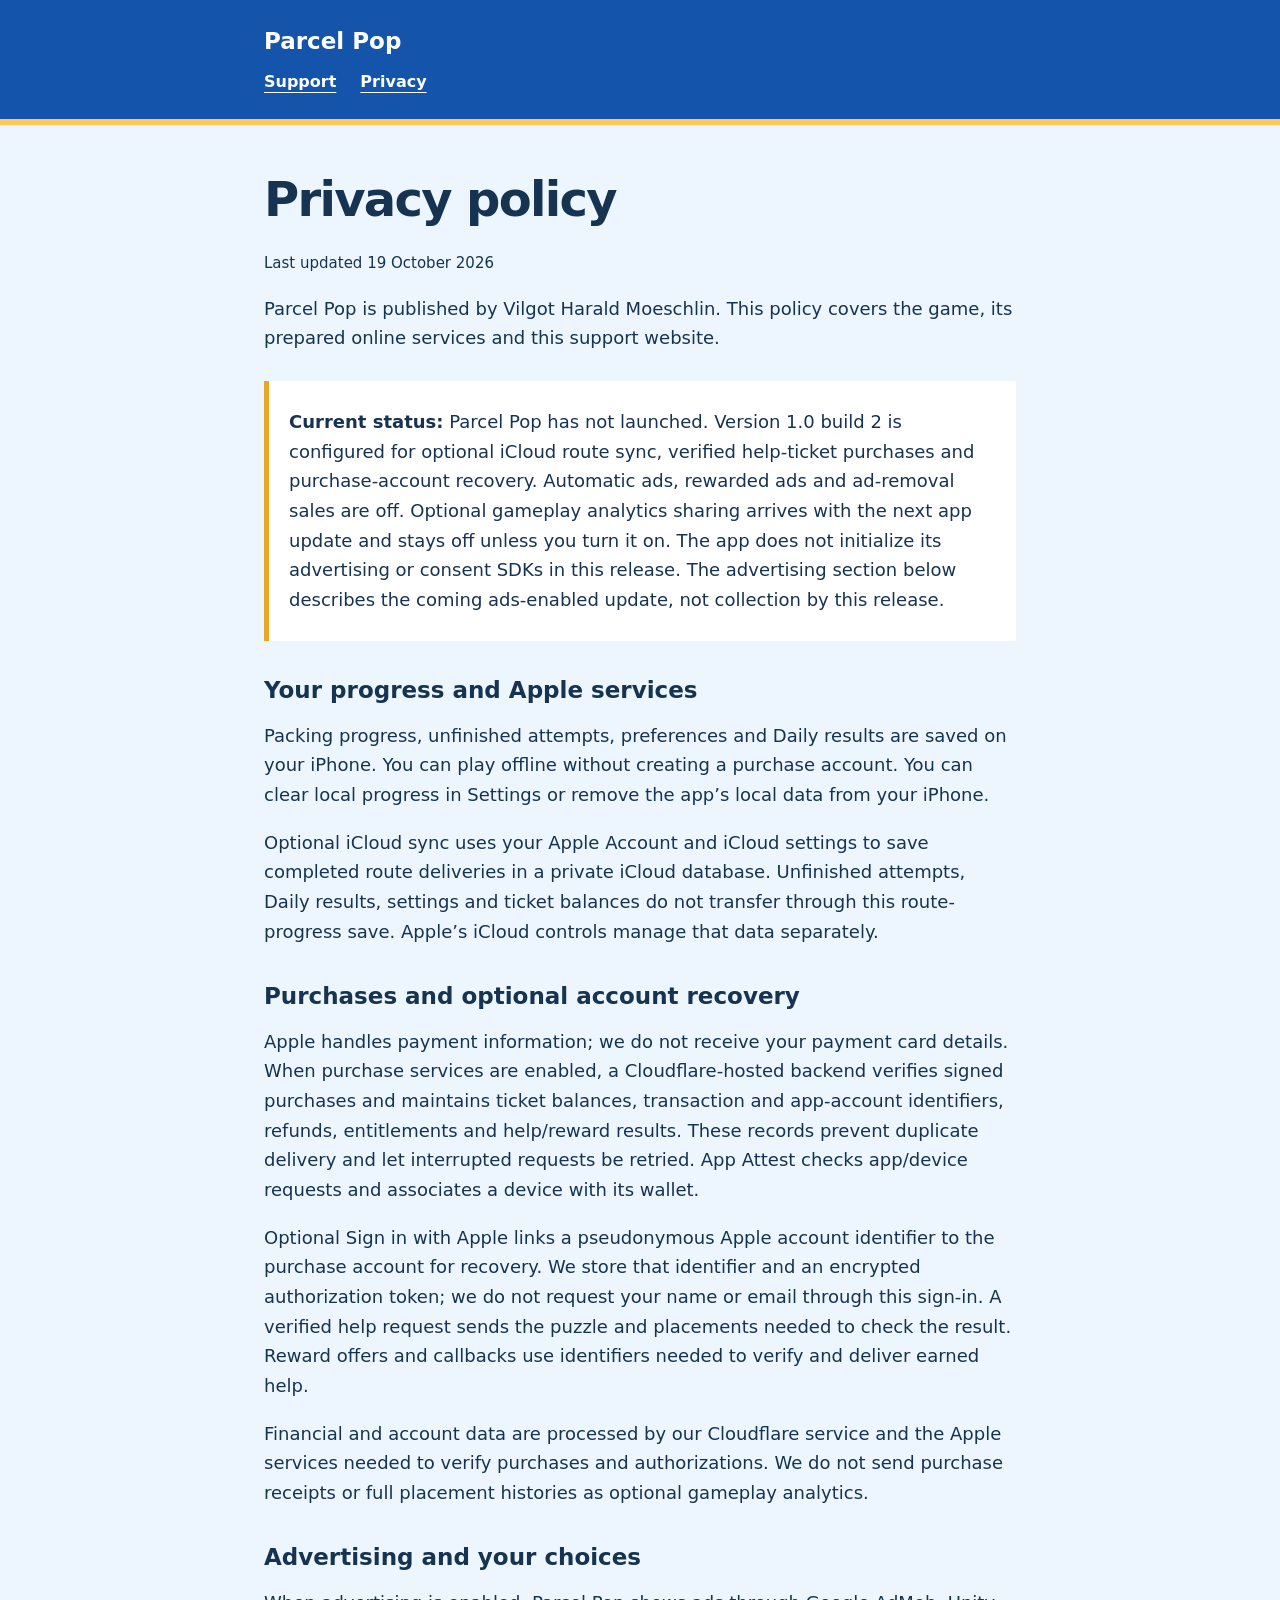
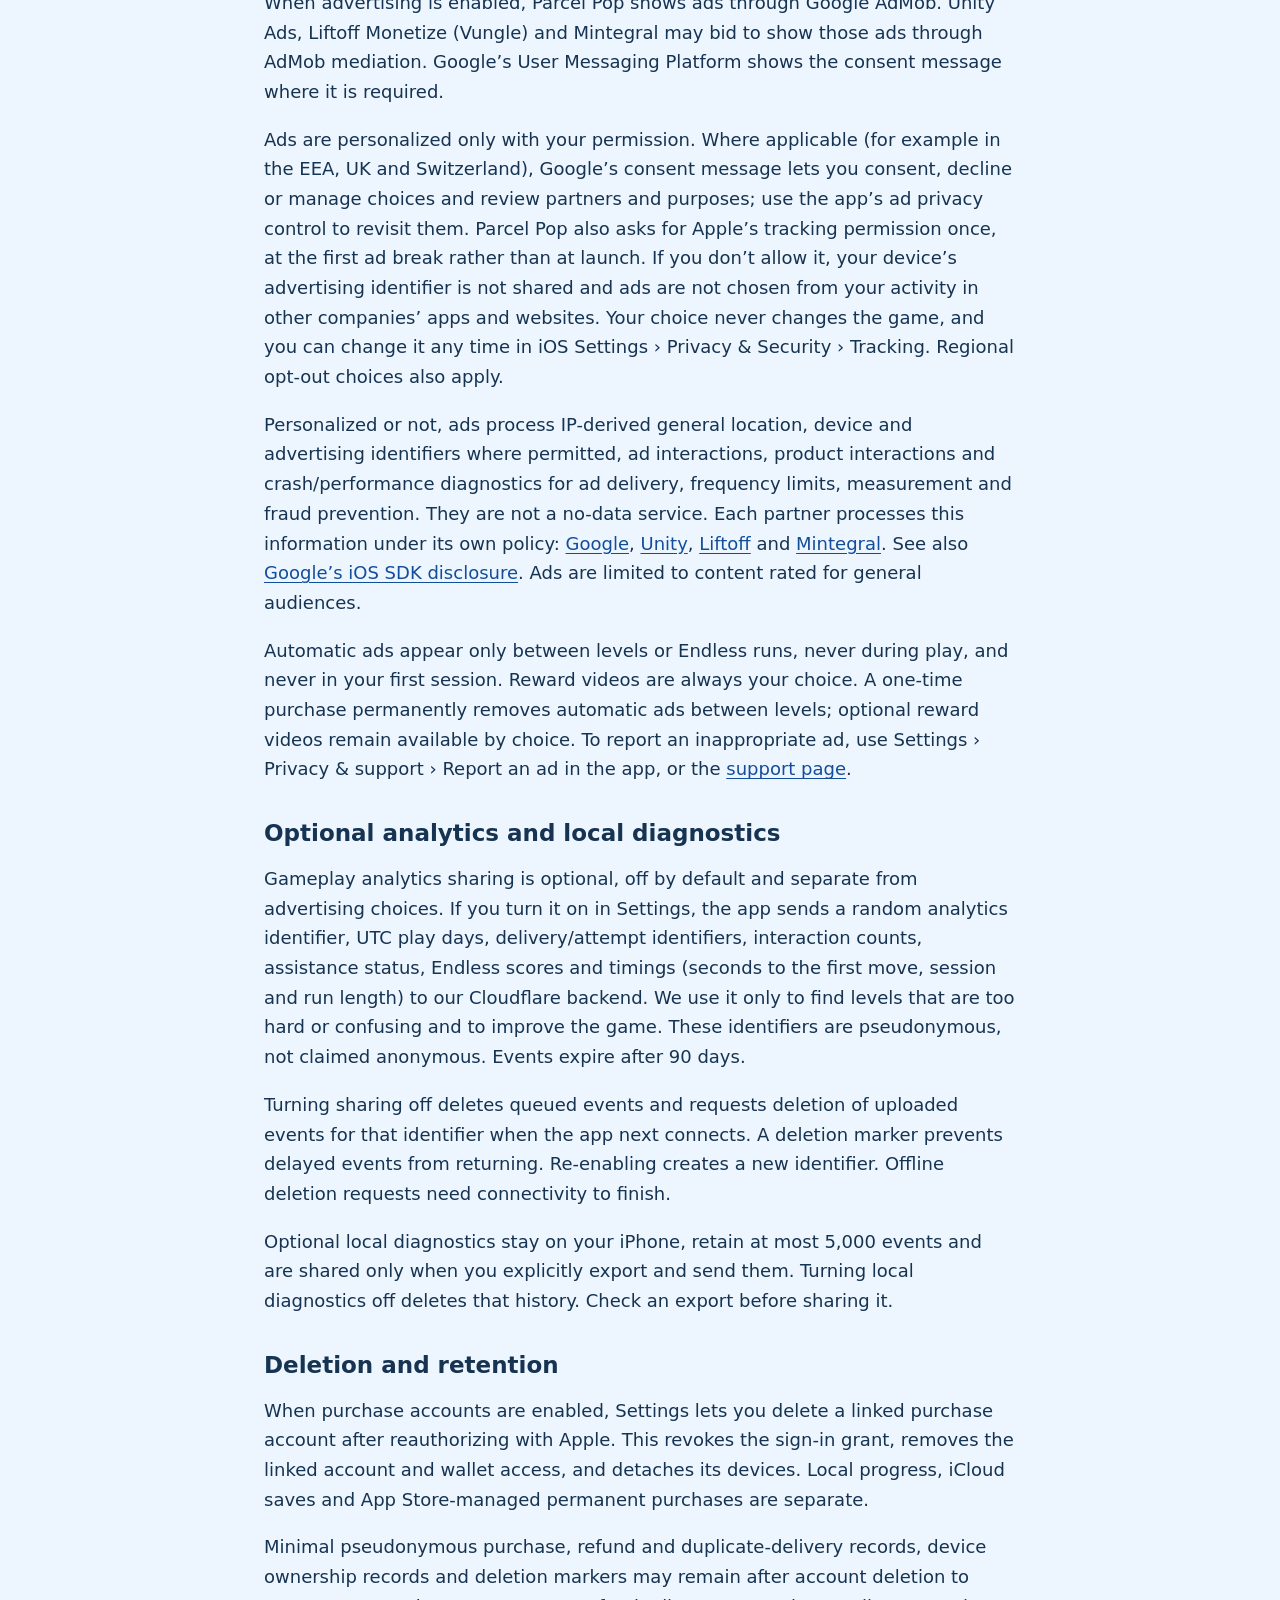
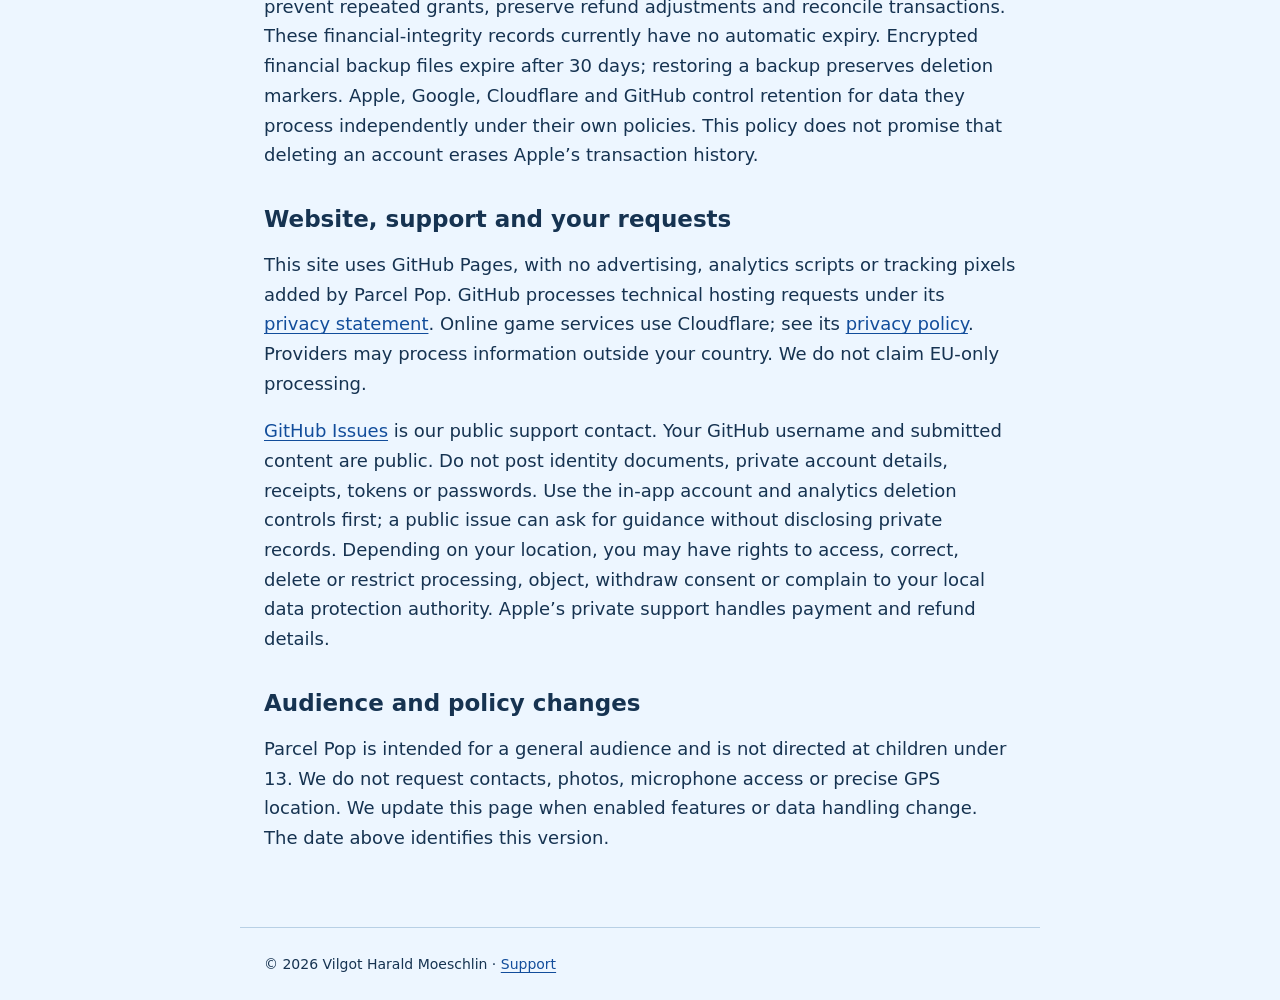
==== commit 7d78d41f: "Privacy policy and support: personalized ads with consent, ad partners, report an ad Co-Authored-By:" ====
--- a/privacy.html
+++ b/privacy.html
@@ -1,9 +1,9 @@
 <!doctype html><html lang="en"><meta charset="utf-8"><meta name="viewport" content="width=device-width,initial-scale=1"><title>Privacy · Parcel Pop</title><meta name="description" content="Parcel Pop privacy policy, including local saves, optional Apple services, purchases, contextual ads and deletion choices."><link rel="stylesheet" href="site.css"><header><div><a href="./">Parcel Pop</a><nav aria-label="Main"><a href="support.html">Support</a><a href="privacy.html" aria-current="page">Privacy</a></nav></div></header><main>
-<h1>Privacy policy</h1><p class="date">Last updated 18 October 2026</p><p>Parcel Pop is published by Vilgot Harald Moeschlin. This policy covers the game, its prepared online services and this support website.</p>
-<div class="notice"><p><strong>Current status:</strong> Parcel Pop has not launched. Version 1.0 build 2 is configured for optional iCloud route sync, verified help-ticket purchases and purchase-account recovery. Automatic ads, rewarded ads and ad-removal sales are off. Optional gameplay analytics sharing arrives with the next app update and stays off unless you turn it on. The app does not initialize its advertising or consent SDKs in this release. The advertising section below describes future enabled versions, not collection by this release.</p></div>
+<h1>Privacy policy</h1><p class="date">Last updated 19 October 2026</p><p>Parcel Pop is published by Vilgot Harald Moeschlin. This policy covers the game, its prepared online services and this support website.</p>
+<div class="notice"><p><strong>Current status:</strong> Parcel Pop has not launched. Version 1.0 build 2 is configured for optional iCloud route sync, verified help-ticket purchases and purchase-account recovery. Automatic ads, rewarded ads and ad-removal sales are off. Optional gameplay analytics sharing arrives with the next app update and stays off unless you turn it on. The app does not initialize its advertising or consent SDKs in this release. The advertising section below describes the coming ads-enabled update, not collection by this release.</p></div>
 <h2>Your progress and Apple services</h2><p>Packing progress, unfinished attempts, preferences and Daily results are saved on your iPhone. You can play offline without creating a purchase account. You can clear local progress in Settings or remove the app’s local data from your iPhone.</p><p>Optional iCloud sync uses your Apple Account and iCloud settings to save completed route deliveries in a private iCloud database. Unfinished attempts, Daily results, settings and ticket balances do not transfer through this route-progress save. Apple’s iCloud controls manage that data separately.</p>
 <h2>Purchases and optional account recovery</h2><p>Apple handles payment information; we do not receive your payment card details. When purchase services are enabled, a Cloudflare-hosted backend verifies signed purchases and maintains ticket balances, transaction and app-account identifiers, refunds, entitlements and help/reward results. These records prevent duplicate delivery and let interrupted requests be retried. App Attest checks app/device requests and associates a device with its wallet.</p><p>Optional Sign in with Apple links a pseudonymous Apple account identifier to the purchase account for recovery. We store that identifier and an encrypted authorization token; we do not request your name or email through this sign-in. A verified help request sends the puzzle and placements needed to check the result. Reward offers and callbacks use identifiers needed to verify and deliver earned help.</p><p>Financial and account data are processed by our Cloudflare service and the Apple services needed to verify purchases and authorizations. We do not send purchase receipts or full placement histories as optional gameplay analytics.</p>
-<h2>Future advertising and privacy choices</h2><p>When advertising is enabled, Parcel Pop uses Google AdMob and Google’s User Messaging Platform. The app disables ad personalization and publisher first-party ID and does not request Apple tracking authorization. It does not use your activity in other companies’ apps or websites to select personalized ads.</p><p>Contextual ads can still process IP-derived general location, device or advertising identifiers where available, ad interactions, product interactions and crash/performance diagnostics for ad delivery, frequency limits, measurement and fraud prevention. They are not a no-data service. Google and the ad partners listed in the consent message process the information needed for these purposes. Read <a href="https://policies.google.com/technologies/partner-sites">how Google uses information from apps</a> and <a href="https://developers.google.com/admob/ios/privacy/data-disclosure">Google’s iOS SDK disclosure</a>.</p><p>Where applicable, the Google consent message lets you consent, decline or manage choices and review partners and purposes. Use the app’s privacy choices control to revisit them. Advertising waits for the SDK’s consent requirements. Regional opt-out choices also apply. Ad-removal sales are unavailable in this release. If offered with a future ads-enabled version, permanent automatic-ad removal stops interstitial ads between levels; optional reward videos remain available by choice.</p>
+<h2>Advertising and your choices</h2><p>When advertising is enabled, Parcel Pop shows ads through Google AdMob. Unity Ads, Liftoff Monetize (Vungle) and Mintegral may bid to show those ads through AdMob mediation. Google’s User Messaging Platform shows the consent message where it is required.</p><p>Ads are personalized only with your permission. Where applicable (for example in the EEA, UK and Switzerland), Google’s consent message lets you consent, decline or manage choices and review partners and purposes; use the app’s ad privacy control to revisit them. Parcel Pop also asks for Apple’s tracking permission once, at the first ad break rather than at launch. If you don’t allow it, your device’s advertising identifier is not shared and ads are not chosen from your activity in other companies’ apps and websites. Your choice never changes the game, and you can change it any time in iOS Settings › Privacy &amp; Security › Tracking. Regional opt-out choices also apply.</p><p>Personalized or not, ads process IP-derived general location, device and advertising identifiers where permitted, ad interactions, product interactions and crash/performance diagnostics for ad delivery, frequency limits, measurement and fraud prevention. They are not a no-data service. Each partner processes this information under its own policy: <a href="https://policies.google.com/technologies/partner-sites">Google</a>, <a href="https://unity.com/legal/game-player-and-app-user-privacy-policy">Unity</a>, <a href="https://liftoff.io/privacy-policy/">Liftoff</a> and <a href="https://www.mintegral.com/en/privacy">Mintegral</a>. See also <a href="https://developers.google.com/admob/ios/privacy/data-disclosure">Google’s iOS SDK disclosure</a>. Ads are limited to content rated for general audiences.</p><p>Automatic ads appear only between levels or Endless runs, never during play, and never in your first session. Reward videos are always your choice. A one-time purchase permanently removes automatic ads between levels; optional reward videos remain available by choice. To report an inappropriate ad, use Settings › Privacy &amp; support › Report an ad in the app, or the <a href="support.html">support page</a>.</p>
 <h2>Optional analytics and local diagnostics</h2><p>Gameplay analytics sharing is optional, off by default and separate from advertising choices. If you turn it on in Settings, the app sends a random analytics identifier, UTC play days, delivery/attempt identifiers, interaction counts, assistance status, Endless scores and timings (seconds to the first move, session and run length) to our Cloudflare backend. We use it only to find levels that are too hard or confusing and to improve the game. These identifiers are pseudonymous, not claimed anonymous. Events expire after 90 days.</p><p>Turning sharing off deletes queued events and requests deletion of uploaded events for that identifier when the app next connects. A deletion marker prevents delayed events from returning. Re-enabling creates a new identifier. Offline deletion requests need connectivity to finish.</p><p>Optional local diagnostics stay on your iPhone, retain at most 5,000 events and are shared only when you explicitly export and send them. Turning local diagnostics off deletes that history. Check an export before sharing it.</p>
 <h2>Deletion and retention</h2><p>When purchase accounts are enabled, Settings lets you delete a linked purchase account after reauthorizing with Apple. This revokes the sign-in grant, removes the linked account and wallet access, and detaches its devices. Local progress, iCloud saves and App Store-managed permanent purchases are separate.</p><p>Minimal pseudonymous purchase, refund and duplicate-delivery records, device ownership records and deletion markers may remain after account deletion to prevent repeated grants, preserve refund adjustments and reconcile transactions. These financial-integrity records currently have no automatic expiry. Encrypted financial backup files expire after 30 days; restoring a backup preserves deletion markers. Apple, Google, Cloudflare and GitHub control retention for data they process independently under their own policies. This policy does not promise that deleting an account erases Apple’s transaction history.</p>
 <h2>Website, support and your requests</h2><p>This site uses GitHub Pages, with no advertising, analytics scripts or tracking pixels added by Parcel Pop. GitHub processes technical hosting requests under its <a href="https://docs.github.com/en/site-policy/privacy-policies/github-general-privacy-statement">privacy statement</a>. Online game services use Cloudflare; see its <a href="https://www.cloudflare.com/privacypolicy/">privacy policy</a>. Providers may process information outside your country. We do not claim EU-only processing.</p><p><a href="https://github.com/VilgotMoe/parcel-pop/issues">GitHub Issues</a> is our public support contact. Your GitHub username and submitted content are public. Do not post identity documents, private account details, receipts, tokens or passwords. Use the in-app account and analytics deletion controls first; a public issue can ask for guidance without disclosing private records. Depending on your location, you may have rights to access, correct, delete or restrict processing, object, withdraw consent or complain to your local data protection authority. Apple’s private support handles payment and refund details.</p>
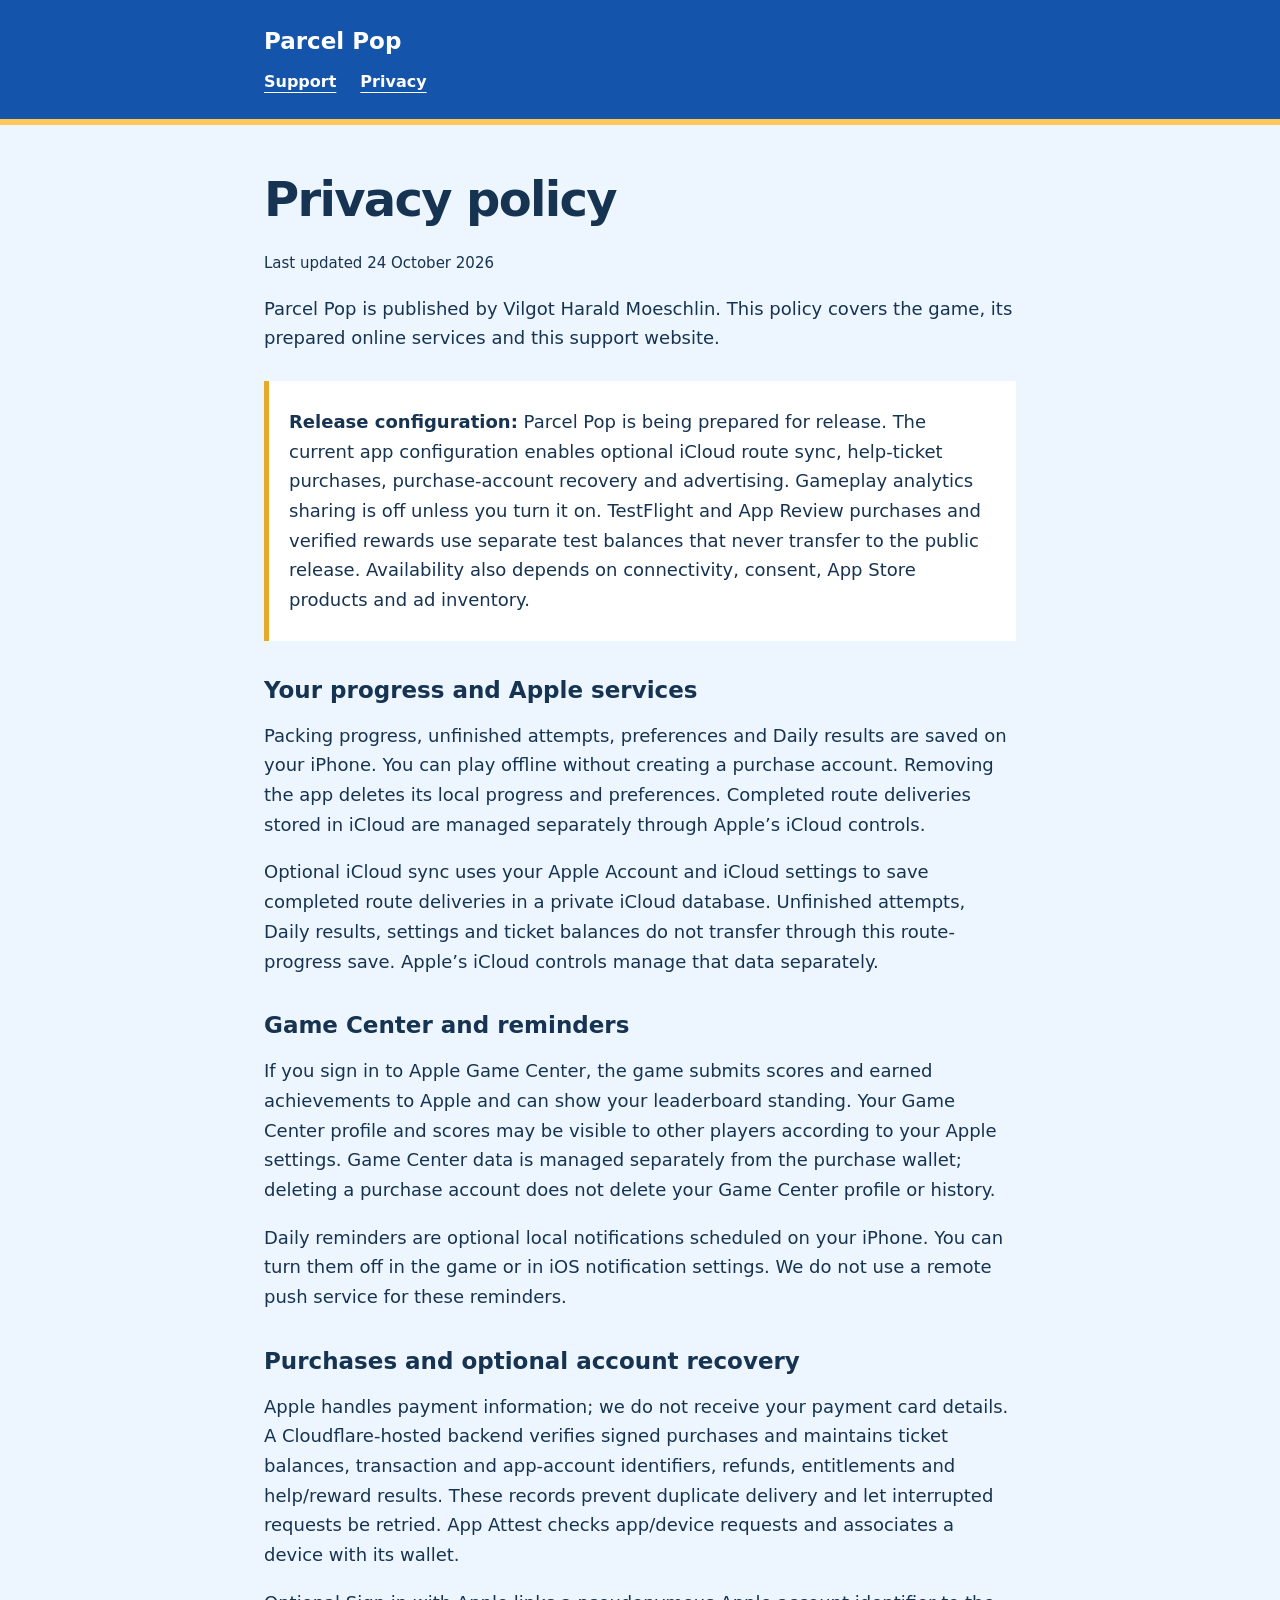
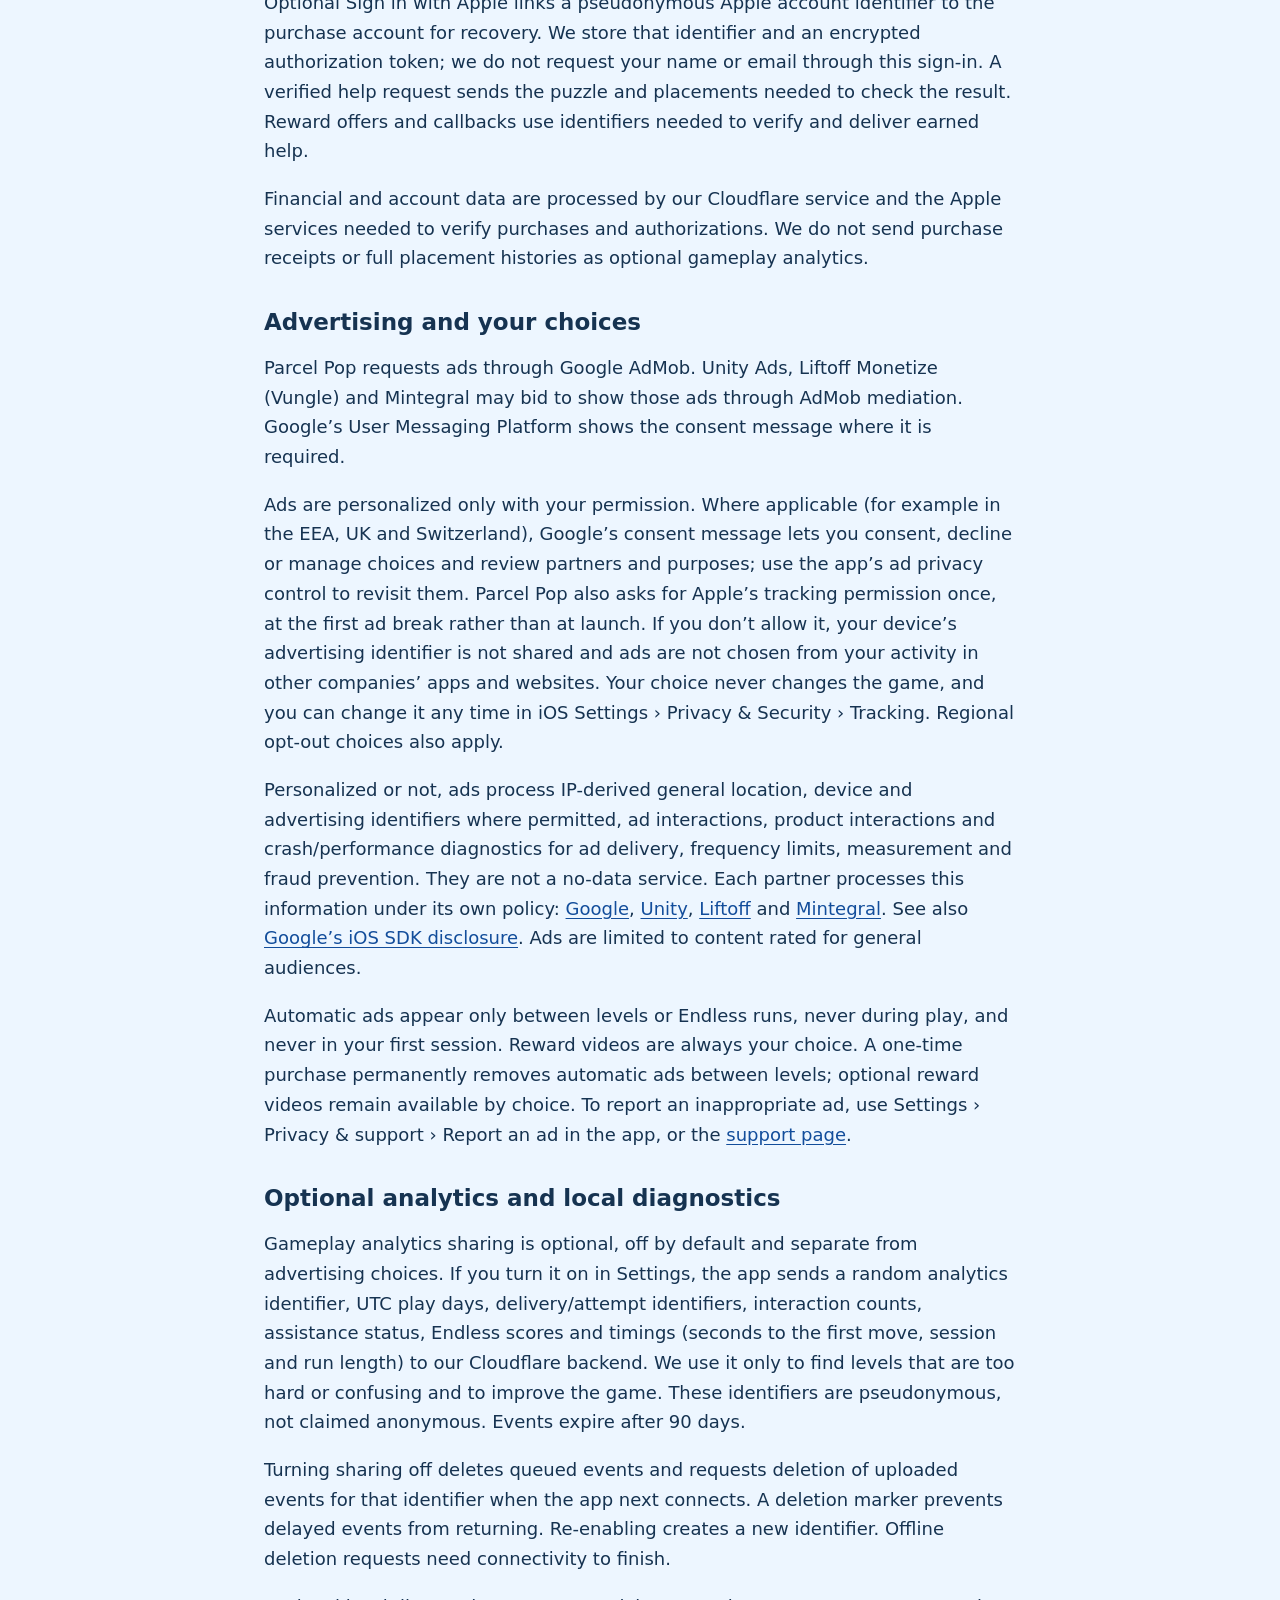
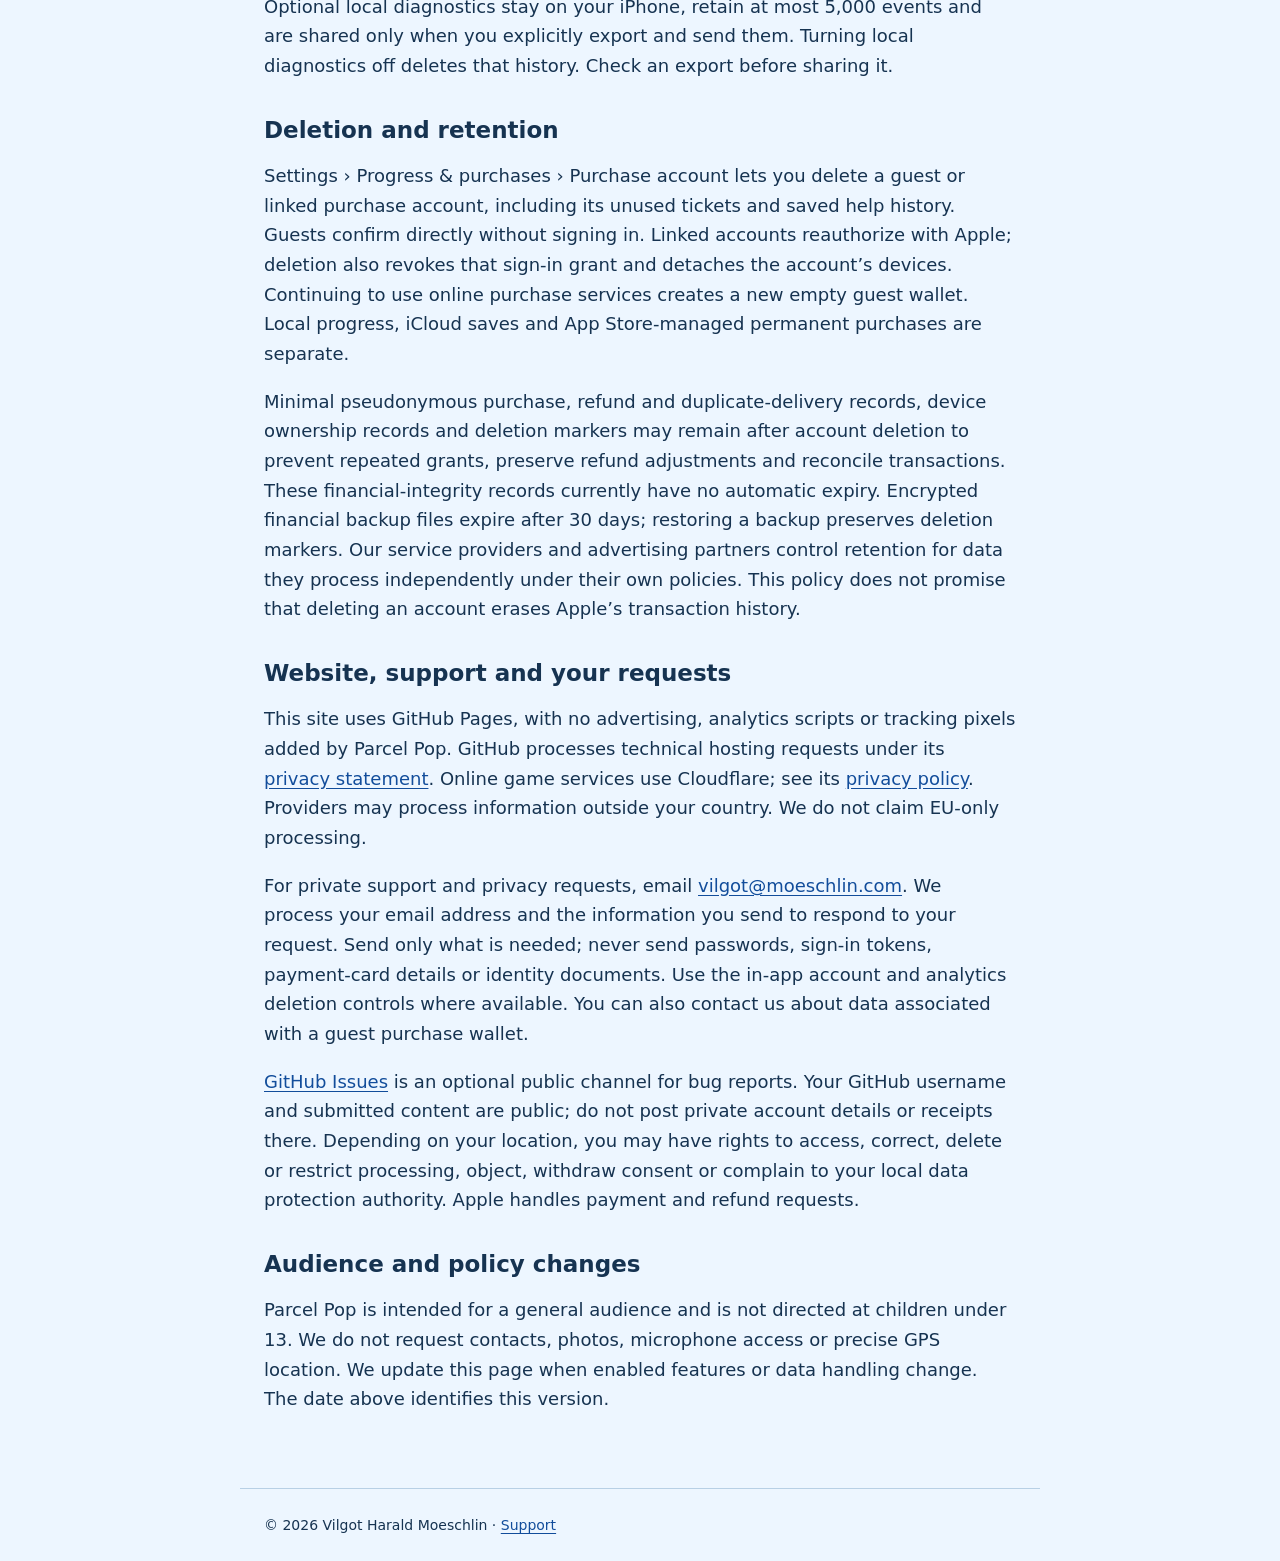
==== commit 83b45709: "Update release privacy disclosures and private contact" ====
--- a/privacy.html
+++ b/privacy.html
@@ -1,11 +1,11 @@
-<!doctype html><html lang="en"><meta charset="utf-8"><meta name="viewport" content="width=device-width,initial-scale=1"><title>Privacy · Parcel Pop</title><meta name="description" content="Parcel Pop privacy policy, including local saves, optional Apple services, purchases, contextual ads and deletion choices."><link rel="stylesheet" href="site.css"><header><div><a href="./">Parcel Pop</a><nav aria-label="Main"><a href="support.html">Support</a><a href="privacy.html" aria-current="page">Privacy</a></nav></div></header><main>
-<h1>Privacy policy</h1><p class="date">Last updated 19 October 2026</p><p>Parcel Pop is published by Vilgot Harald Moeschlin. This policy covers the game, its prepared online services and this support website.</p>
-<div class="notice"><p><strong>Current status:</strong> Parcel Pop has not launched. Version 1.0 build 2 is configured for optional iCloud route sync, verified help-ticket purchases and purchase-account recovery. Automatic ads, rewarded ads and ad-removal sales are off. Optional gameplay analytics sharing arrives with the next app update and stays off unless you turn it on. The app does not initialize its advertising or consent SDKs in this release. The advertising section below describes the coming ads-enabled update, not collection by this release.</p></div>
-<h2>Your progress and Apple services</h2><p>Packing progress, unfinished attempts, preferences and Daily results are saved on your iPhone. You can play offline without creating a purchase account. You can clear local progress in Settings or remove the app’s local data from your iPhone.</p><p>Optional iCloud sync uses your Apple Account and iCloud settings to save completed route deliveries in a private iCloud database. Unfinished attempts, Daily results, settings and ticket balances do not transfer through this route-progress save. Apple’s iCloud controls manage that data separately.</p>
-<h2>Purchases and optional account recovery</h2><p>Apple handles payment information; we do not receive your payment card details. When purchase services are enabled, a Cloudflare-hosted backend verifies signed purchases and maintains ticket balances, transaction and app-account identifiers, refunds, entitlements and help/reward results. These records prevent duplicate delivery and let interrupted requests be retried. App Attest checks app/device requests and associates a device with its wallet.</p><p>Optional Sign in with Apple links a pseudonymous Apple account identifier to the purchase account for recovery. We store that identifier and an encrypted authorization token; we do not request your name or email through this sign-in. A verified help request sends the puzzle and placements needed to check the result. Reward offers and callbacks use identifiers needed to verify and deliver earned help.</p><p>Financial and account data are processed by our Cloudflare service and the Apple services needed to verify purchases and authorizations. We do not send purchase receipts or full placement histories as optional gameplay analytics.</p>
-<h2>Advertising and your choices</h2><p>When advertising is enabled, Parcel Pop shows ads through Google AdMob. Unity Ads, Liftoff Monetize (Vungle) and Mintegral may bid to show those ads through AdMob mediation. Google’s User Messaging Platform shows the consent message where it is required.</p><p>Ads are personalized only with your permission. Where applicable (for example in the EEA, UK and Switzerland), Google’s consent message lets you consent, decline or manage choices and review partners and purposes; use the app’s ad privacy control to revisit them. Parcel Pop also asks for Apple’s tracking permission once, at the first ad break rather than at launch. If you don’t allow it, your device’s advertising identifier is not shared and ads are not chosen from your activity in other companies’ apps and websites. Your choice never changes the game, and you can change it any time in iOS Settings › Privacy &amp; Security › Tracking. Regional opt-out choices also apply.</p><p>Personalized or not, ads process IP-derived general location, device and advertising identifiers where permitted, ad interactions, product interactions and crash/performance diagnostics for ad delivery, frequency limits, measurement and fraud prevention. They are not a no-data service. Each partner processes this information under its own policy: <a href="https://policies.google.com/technologies/partner-sites">Google</a>, <a href="https://unity.com/legal/game-player-and-app-user-privacy-policy">Unity</a>, <a href="https://liftoff.io/privacy-policy/">Liftoff</a> and <a href="https://www.mintegral.com/en/privacy">Mintegral</a>. See also <a href="https://developers.google.com/admob/ios/privacy/data-disclosure">Google’s iOS SDK disclosure</a>. Ads are limited to content rated for general audiences.</p><p>Automatic ads appear only between levels or Endless runs, never during play, and never in your first session. Reward videos are always your choice. A one-time purchase permanently removes automatic ads between levels; optional reward videos remain available by choice. To report an inappropriate ad, use Settings › Privacy &amp; support › Report an ad in the app, or the <a href="support.html">support page</a>.</p>
+<!doctype html><html lang="en"><meta charset="utf-8"><meta name="viewport" content="width=device-width,initial-scale=1"><title>Privacy · Parcel Pop</title><meta name="description" content="Parcel Pop privacy policy, including local saves, optional Apple services, purchases, advertising choices and deletion requests."><link rel="stylesheet" href="site.css"><header><div><a href="./">Parcel Pop</a><nav aria-label="Main"><a href="support.html">Support</a><a href="privacy.html" aria-current="page">Privacy</a></nav></div></header><main>
+<h1>Privacy policy</h1><p class="date">Last updated 24 October 2026</p><p>Parcel Pop is published by Vilgot Harald Moeschlin. This policy covers the game, its prepared online services and this support website.</p>
+<div class="notice"><p><strong>Release configuration:</strong> Parcel Pop is being prepared for release. The current app configuration enables optional iCloud route sync, help-ticket purchases, purchase-account recovery and advertising. Gameplay analytics sharing is off unless you turn it on. TestFlight and App Review purchases and verified rewards use separate test balances that never transfer to the public release. Availability also depends on connectivity, consent, App Store products and ad inventory.</p></div>
+<h2>Your progress and Apple services</h2><p>Packing progress, unfinished attempts, preferences and Daily results are saved on your iPhone. You can play offline without creating a purchase account. Removing the app deletes its local progress and preferences. Completed route deliveries stored in iCloud are managed separately through Apple’s iCloud controls.</p><p>Optional iCloud sync uses your Apple Account and iCloud settings to save completed route deliveries in a private iCloud database. Unfinished attempts, Daily results, settings and ticket balances do not transfer through this route-progress save. Apple’s iCloud controls manage that data separately.</p>
+<h2>Game Center and reminders</h2><p>If you sign in to Apple Game Center, the game submits scores and earned achievements to Apple and can show your leaderboard standing. Your Game Center profile and scores may be visible to other players according to your Apple settings. Game Center data is managed separately from the purchase wallet; deleting a purchase account does not delete your Game Center profile or history.</p><p>Daily reminders are optional local notifications scheduled on your iPhone. You can turn them off in the game or in iOS notification settings. We do not use a remote push service for these reminders.</p><h2>Purchases and optional account recovery</h2><p>Apple handles payment information; we do not receive your payment card details. A Cloudflare-hosted backend verifies signed purchases and maintains ticket balances, transaction and app-account identifiers, refunds, entitlements and help/reward results. These records prevent duplicate delivery and let interrupted requests be retried. App Attest checks app/device requests and associates a device with its wallet.</p><p>Optional Sign in with Apple links a pseudonymous Apple account identifier to the purchase account for recovery. We store that identifier and an encrypted authorization token; we do not request your name or email through this sign-in. A verified help request sends the puzzle and placements needed to check the result. Reward offers and callbacks use identifiers needed to verify and deliver earned help.</p><p>Financial and account data are processed by our Cloudflare service and the Apple services needed to verify purchases and authorizations. We do not send purchase receipts or full placement histories as optional gameplay analytics.</p>
+<h2>Advertising and your choices</h2><p>Parcel Pop requests ads through Google AdMob. Unity Ads, Liftoff Monetize (Vungle) and Mintegral may bid to show those ads through AdMob mediation. Google’s User Messaging Platform shows the consent message where it is required.</p><p>Ads are personalized only with your permission. Where applicable (for example in the EEA, UK and Switzerland), Google’s consent message lets you consent, decline or manage choices and review partners and purposes; use the app’s ad privacy control to revisit them. Parcel Pop also asks for Apple’s tracking permission once, at the first ad break rather than at launch. If you don’t allow it, your device’s advertising identifier is not shared and ads are not chosen from your activity in other companies’ apps and websites. Your choice never changes the game, and you can change it any time in iOS Settings › Privacy &amp; Security › Tracking. Regional opt-out choices also apply.</p><p>Personalized or not, ads process IP-derived general location, device and advertising identifiers where permitted, ad interactions, product interactions and crash/performance diagnostics for ad delivery, frequency limits, measurement and fraud prevention. They are not a no-data service. Each partner processes this information under its own policy: <a href="https://policies.google.com/technologies/partner-sites">Google</a>, <a href="https://unity.com/legal/game-player-and-app-user-privacy-policy">Unity</a>, <a href="https://liftoff.io/privacy-policy/">Liftoff</a> and <a href="https://www.mintegral.com/en/privacy">Mintegral</a>. See also <a href="https://developers.google.com/admob/ios/privacy/data-disclosure">Google’s iOS SDK disclosure</a>. Ads are limited to content rated for general audiences.</p><p>Automatic ads appear only between levels or Endless runs, never during play, and never in your first session. Reward videos are always your choice. A one-time purchase permanently removes automatic ads between levels; optional reward videos remain available by choice. To report an inappropriate ad, use Settings › Privacy &amp; support › Report an ad in the app, or the <a href="support.html">support page</a>.</p>
 <h2>Optional analytics and local diagnostics</h2><p>Gameplay analytics sharing is optional, off by default and separate from advertising choices. If you turn it on in Settings, the app sends a random analytics identifier, UTC play days, delivery/attempt identifiers, interaction counts, assistance status, Endless scores and timings (seconds to the first move, session and run length) to our Cloudflare backend. We use it only to find levels that are too hard or confusing and to improve the game. These identifiers are pseudonymous, not claimed anonymous. Events expire after 90 days.</p><p>Turning sharing off deletes queued events and requests deletion of uploaded events for that identifier when the app next connects. A deletion marker prevents delayed events from returning. Re-enabling creates a new identifier. Offline deletion requests need connectivity to finish.</p><p>Optional local diagnostics stay on your iPhone, retain at most 5,000 events and are shared only when you explicitly export and send them. Turning local diagnostics off deletes that history. Check an export before sharing it.</p>
-<h2>Deletion and retention</h2><p>When purchase accounts are enabled, Settings lets you delete a linked purchase account after reauthorizing with Apple. This revokes the sign-in grant, removes the linked account and wallet access, and detaches its devices. Local progress, iCloud saves and App Store-managed permanent purchases are separate.</p><p>Minimal pseudonymous purchase, refund and duplicate-delivery records, device ownership records and deletion markers may remain after account deletion to prevent repeated grants, preserve refund adjustments and reconcile transactions. These financial-integrity records currently have no automatic expiry. Encrypted financial backup files expire after 30 days; restoring a backup preserves deletion markers. Apple, Google, Cloudflare and GitHub control retention for data they process independently under their own policies. This policy does not promise that deleting an account erases Apple’s transaction history.</p>
-<h2>Website, support and your requests</h2><p>This site uses GitHub Pages, with no advertising, analytics scripts or tracking pixels added by Parcel Pop. GitHub processes technical hosting requests under its <a href="https://docs.github.com/en/site-policy/privacy-policies/github-general-privacy-statement">privacy statement</a>. Online game services use Cloudflare; see its <a href="https://www.cloudflare.com/privacypolicy/">privacy policy</a>. Providers may process information outside your country. We do not claim EU-only processing.</p><p><a href="https://github.com/VilgotMoe/parcel-pop/issues">GitHub Issues</a> is our public support contact. Your GitHub username and submitted content are public. Do not post identity documents, private account details, receipts, tokens or passwords. Use the in-app account and analytics deletion controls first; a public issue can ask for guidance without disclosing private records. Depending on your location, you may have rights to access, correct, delete or restrict processing, object, withdraw consent or complain to your local data protection authority. Apple’s private support handles payment and refund details.</p>
+<h2>Deletion and retention</h2><p>Settings › Progress &amp; purchases › Purchase account lets you delete a guest or linked purchase account, including its unused tickets and saved help history. Guests confirm directly without signing in. Linked accounts reauthorize with Apple; deletion also revokes that sign-in grant and detaches the account’s devices. Continuing to use online purchase services creates a new empty guest wallet. Local progress, iCloud saves and App Store-managed permanent purchases are separate.</p><p>Minimal pseudonymous purchase, refund and duplicate-delivery records, device ownership records and deletion markers may remain after account deletion to prevent repeated grants, preserve refund adjustments and reconcile transactions. These financial-integrity records currently have no automatic expiry. Encrypted financial backup files expire after 30 days; restoring a backup preserves deletion markers. Our service providers and advertising partners control retention for data they process independently under their own policies. This policy does not promise that deleting an account erases Apple’s transaction history.</p>
+<h2>Website, support and your requests</h2><p>This site uses GitHub Pages, with no advertising, analytics scripts or tracking pixels added by Parcel Pop. GitHub processes technical hosting requests under its <a href="https://docs.github.com/en/site-policy/privacy-policies/github-general-privacy-statement">privacy statement</a>. Online game services use Cloudflare; see its <a href="https://www.cloudflare.com/privacypolicy/">privacy policy</a>. Providers may process information outside your country. We do not claim EU-only processing.</p><p>For private support and privacy requests, email <a href="mailto:vilgot@moeschlin.com">vilgot@moeschlin.com</a>. We process your email address and the information you send to respond to your request. Send only what is needed; never send passwords, sign-in tokens, payment-card details or identity documents. Use the in-app account and analytics deletion controls where available. You can also contact us about data associated with a guest purchase wallet.</p><p><a href="https://github.com/VilgotMoe/parcel-pop/issues">GitHub Issues</a> is an optional public channel for bug reports. Your GitHub username and submitted content are public; do not post private account details or receipts there. Depending on your location, you may have rights to access, correct, delete or restrict processing, object, withdraw consent or complain to your local data protection authority. Apple handles payment and refund requests.</p>
 <h2>Audience and policy changes</h2><p>Parcel Pop is intended for a general audience and is not directed at children under 13. We do not request contacts, photos, microphone access or precise GPS location. We update this page when enabled features or data handling change. The date above identifies this version.</p>
 </main><footer>© 2026 Vilgot Harald Moeschlin · <a href="support.html">Support</a></footer></html>
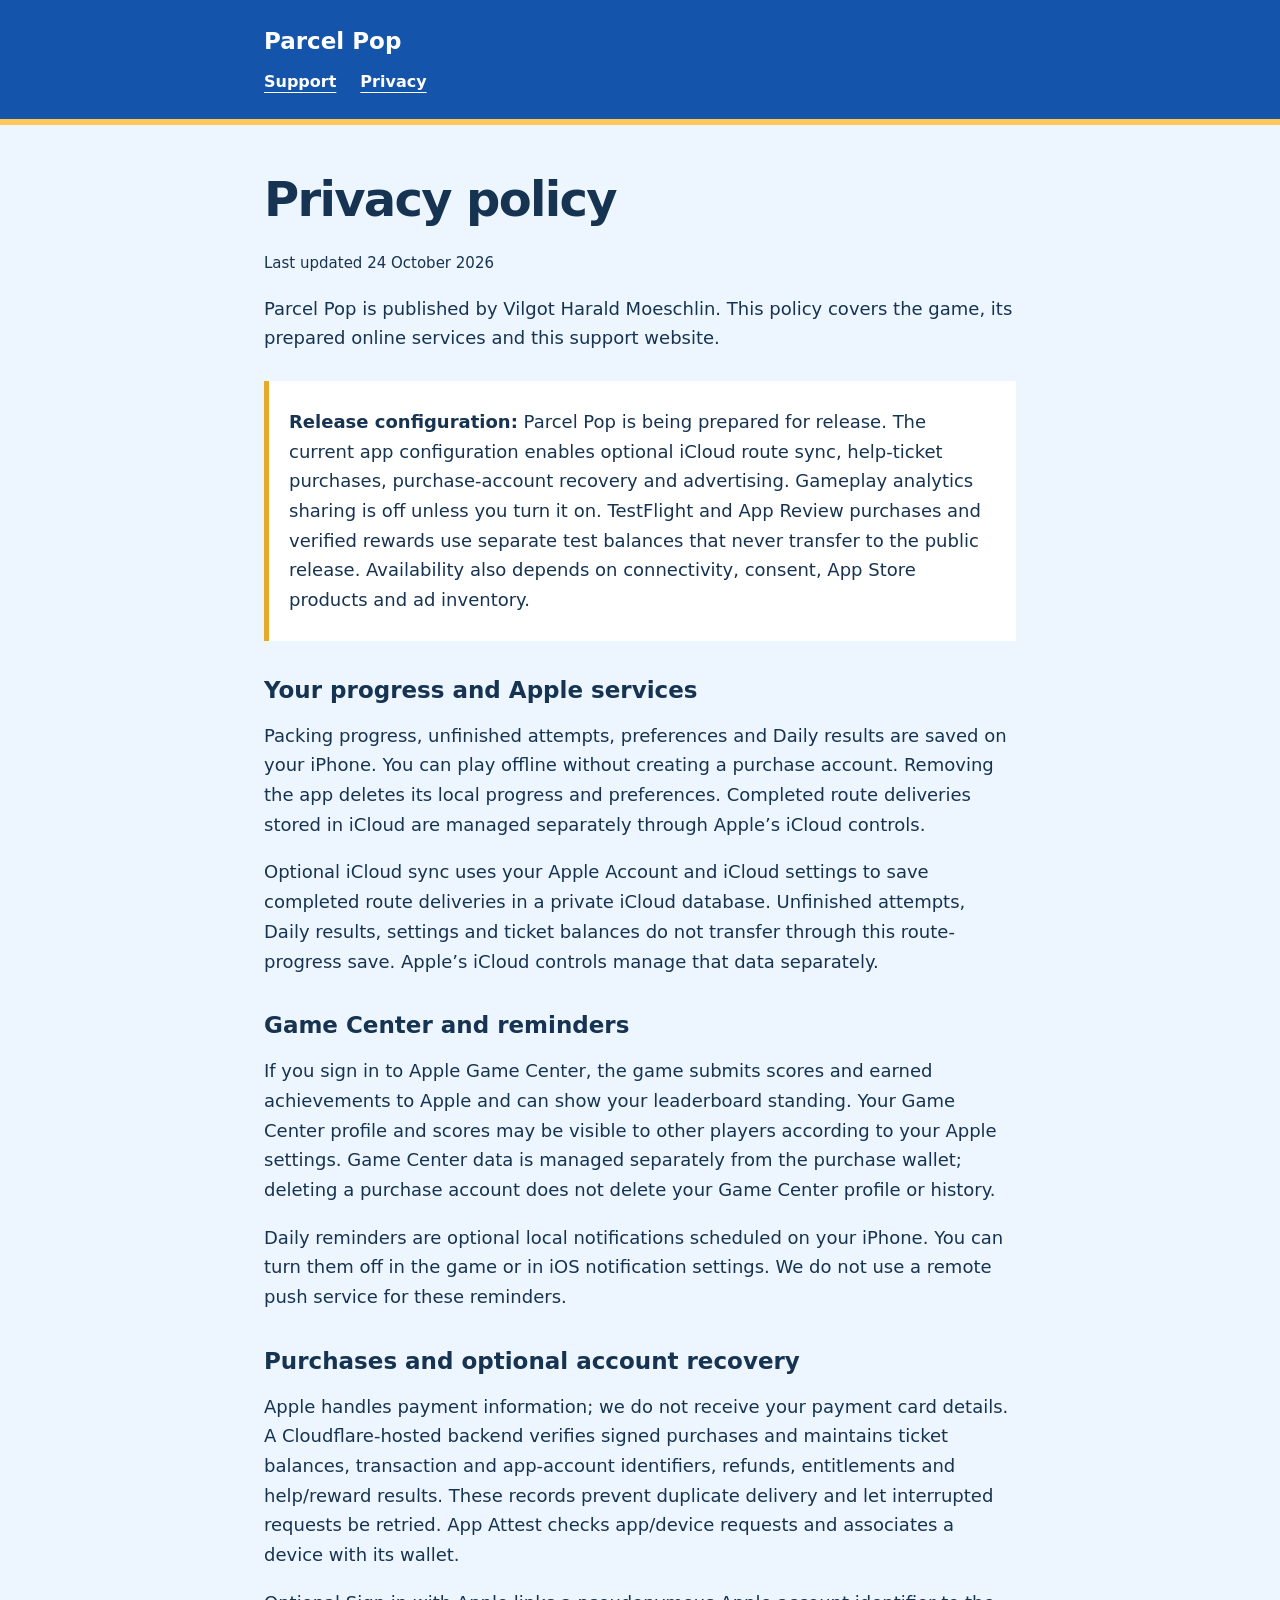
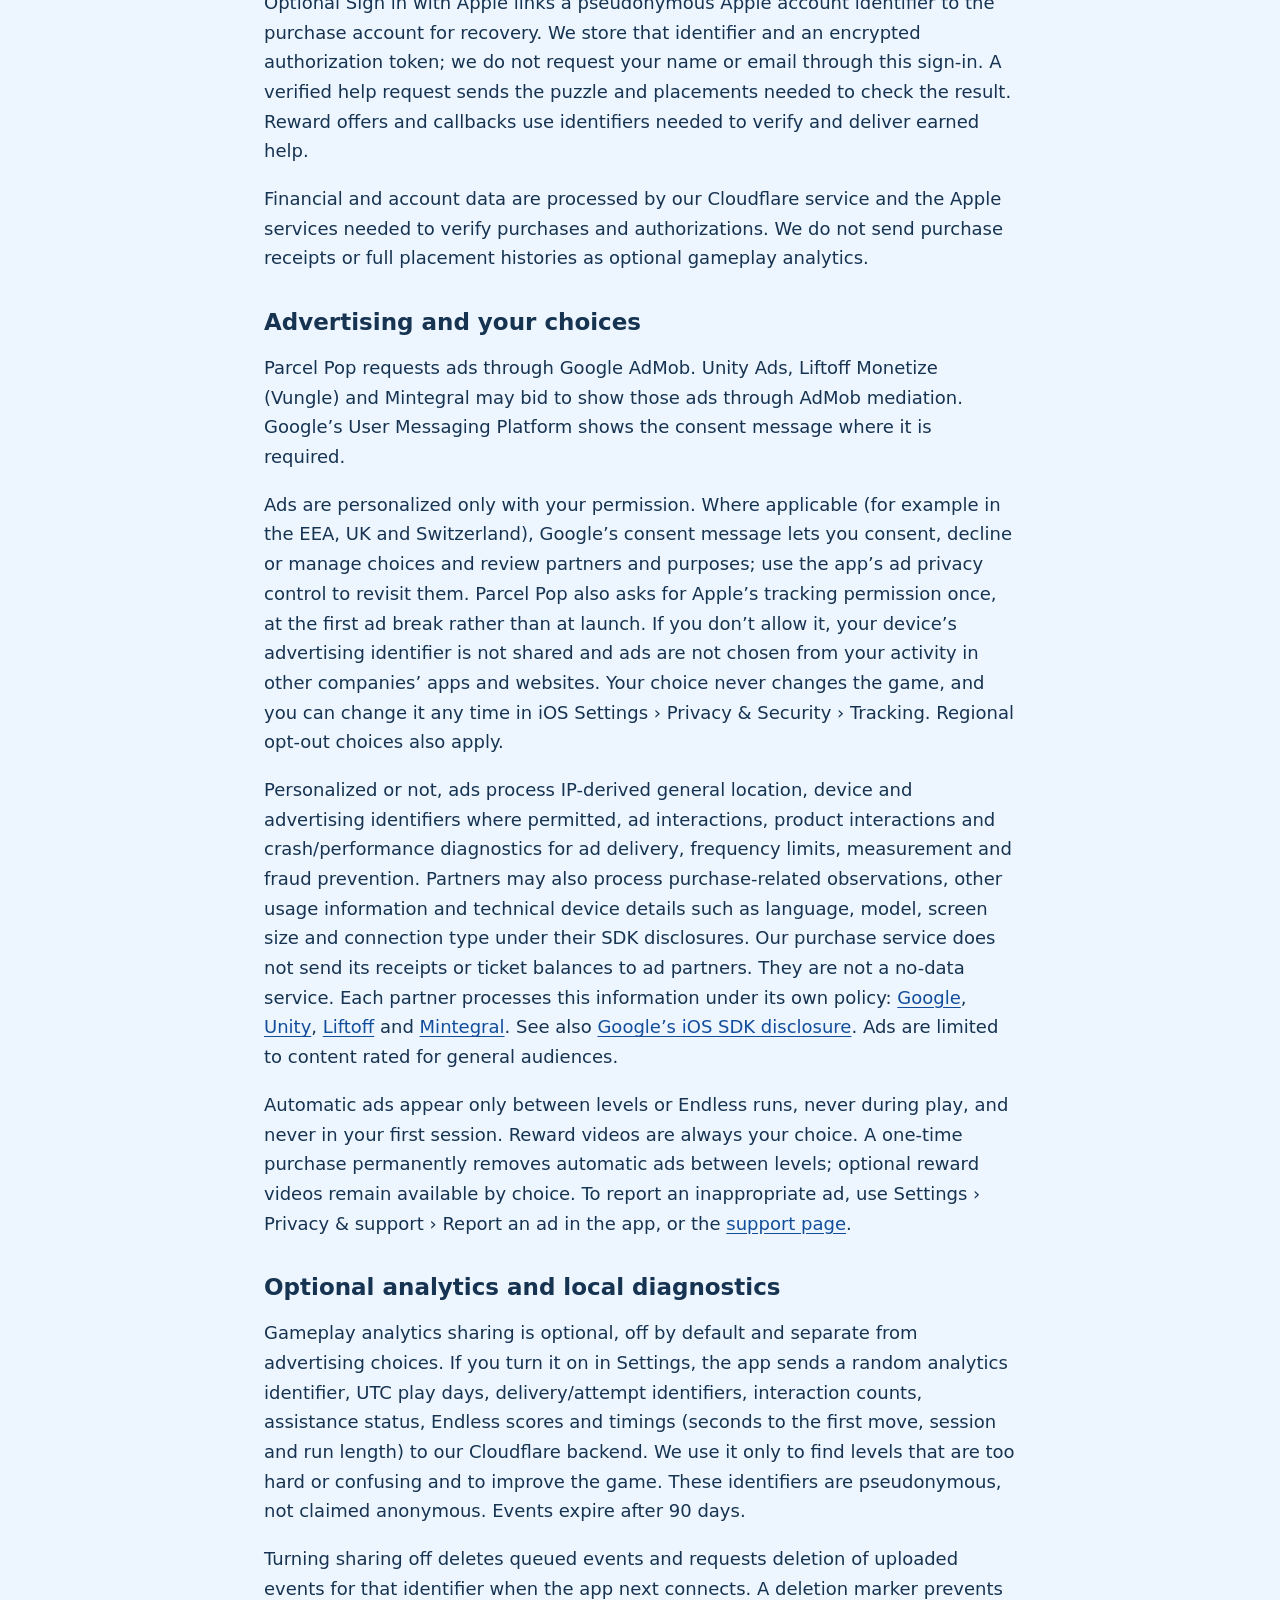
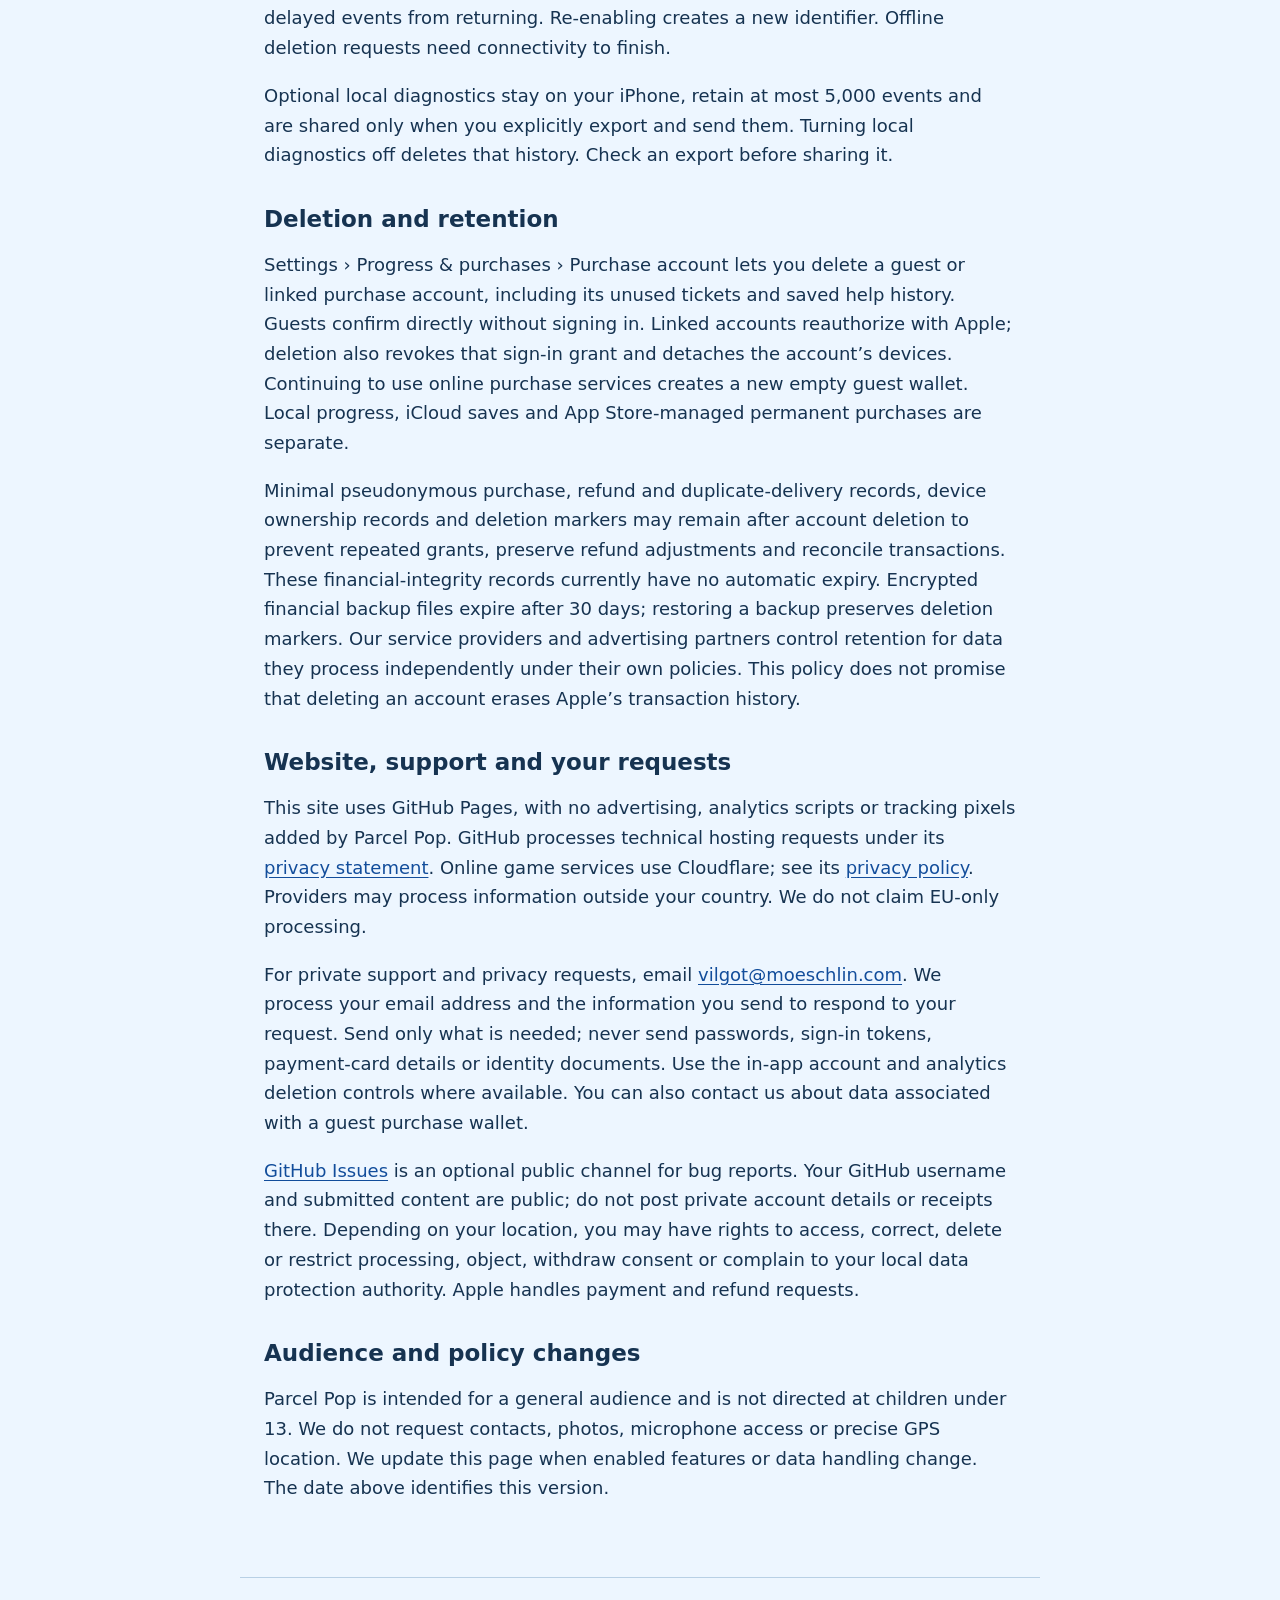
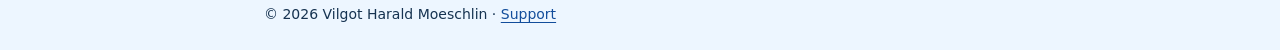
==== commit cf3f2aec: "Clarify mediation partner usage and device data disclosures" ====
--- a/privacy.html
+++ b/privacy.html
@@ -3,7 +3,7 @@
 <div class="notice"><p><strong>Release configuration:</strong> Parcel Pop is being prepared for release. The current app configuration enables optional iCloud route sync, help-ticket purchases, purchase-account recovery and advertising. Gameplay analytics sharing is off unless you turn it on. TestFlight and App Review purchases and verified rewards use separate test balances that never transfer to the public release. Availability also depends on connectivity, consent, App Store products and ad inventory.</p></div>
 <h2>Your progress and Apple services</h2><p>Packing progress, unfinished attempts, preferences and Daily results are saved on your iPhone. You can play offline without creating a purchase account. Removing the app deletes its local progress and preferences. Completed route deliveries stored in iCloud are managed separately through Apple’s iCloud controls.</p><p>Optional iCloud sync uses your Apple Account and iCloud settings to save completed route deliveries in a private iCloud database. Unfinished attempts, Daily results, settings and ticket balances do not transfer through this route-progress save. Apple’s iCloud controls manage that data separately.</p>
 <h2>Game Center and reminders</h2><p>If you sign in to Apple Game Center, the game submits scores and earned achievements to Apple and can show your leaderboard standing. Your Game Center profile and scores may be visible to other players according to your Apple settings. Game Center data is managed separately from the purchase wallet; deleting a purchase account does not delete your Game Center profile or history.</p><p>Daily reminders are optional local notifications scheduled on your iPhone. You can turn them off in the game or in iOS notification settings. We do not use a remote push service for these reminders.</p><h2>Purchases and optional account recovery</h2><p>Apple handles payment information; we do not receive your payment card details. A Cloudflare-hosted backend verifies signed purchases and maintains ticket balances, transaction and app-account identifiers, refunds, entitlements and help/reward results. These records prevent duplicate delivery and let interrupted requests be retried. App Attest checks app/device requests and associates a device with its wallet.</p><p>Optional Sign in with Apple links a pseudonymous Apple account identifier to the purchase account for recovery. We store that identifier and an encrypted authorization token; we do not request your name or email through this sign-in. A verified help request sends the puzzle and placements needed to check the result. Reward offers and callbacks use identifiers needed to verify and deliver earned help.</p><p>Financial and account data are processed by our Cloudflare service and the Apple services needed to verify purchases and authorizations. We do not send purchase receipts or full placement histories as optional gameplay analytics.</p>
-<h2>Advertising and your choices</h2><p>Parcel Pop requests ads through Google AdMob. Unity Ads, Liftoff Monetize (Vungle) and Mintegral may bid to show those ads through AdMob mediation. Google’s User Messaging Platform shows the consent message where it is required.</p><p>Ads are personalized only with your permission. Where applicable (for example in the EEA, UK and Switzerland), Google’s consent message lets you consent, decline or manage choices and review partners and purposes; use the app’s ad privacy control to revisit them. Parcel Pop also asks for Apple’s tracking permission once, at the first ad break rather than at launch. If you don’t allow it, your device’s advertising identifier is not shared and ads are not chosen from your activity in other companies’ apps and websites. Your choice never changes the game, and you can change it any time in iOS Settings › Privacy &amp; Security › Tracking. Regional opt-out choices also apply.</p><p>Personalized or not, ads process IP-derived general location, device and advertising identifiers where permitted, ad interactions, product interactions and crash/performance diagnostics for ad delivery, frequency limits, measurement and fraud prevention. They are not a no-data service. Each partner processes this information under its own policy: <a href="https://policies.google.com/technologies/partner-sites">Google</a>, <a href="https://unity.com/legal/game-player-and-app-user-privacy-policy">Unity</a>, <a href="https://liftoff.io/privacy-policy/">Liftoff</a> and <a href="https://www.mintegral.com/en/privacy">Mintegral</a>. See also <a href="https://developers.google.com/admob/ios/privacy/data-disclosure">Google’s iOS SDK disclosure</a>. Ads are limited to content rated for general audiences.</p><p>Automatic ads appear only between levels or Endless runs, never during play, and never in your first session. Reward videos are always your choice. A one-time purchase permanently removes automatic ads between levels; optional reward videos remain available by choice. To report an inappropriate ad, use Settings › Privacy &amp; support › Report an ad in the app, or the <a href="support.html">support page</a>.</p>
+<h2>Advertising and your choices</h2><p>Parcel Pop requests ads through Google AdMob. Unity Ads, Liftoff Monetize (Vungle) and Mintegral may bid to show those ads through AdMob mediation. Google’s User Messaging Platform shows the consent message where it is required.</p><p>Ads are personalized only with your permission. Where applicable (for example in the EEA, UK and Switzerland), Google’s consent message lets you consent, decline or manage choices and review partners and purposes; use the app’s ad privacy control to revisit them. Parcel Pop also asks for Apple’s tracking permission once, at the first ad break rather than at launch. If you don’t allow it, your device’s advertising identifier is not shared and ads are not chosen from your activity in other companies’ apps and websites. Your choice never changes the game, and you can change it any time in iOS Settings › Privacy &amp; Security › Tracking. Regional opt-out choices also apply.</p><p>Personalized or not, ads process IP-derived general location, device and advertising identifiers where permitted, ad interactions, product interactions and crash/performance diagnostics for ad delivery, frequency limits, measurement and fraud prevention. Partners may also process purchase-related observations, other usage information and technical device details such as language, model, screen size and connection type under their SDK disclosures. Our purchase service does not send its receipts or ticket balances to ad partners. They are not a no-data service. Each partner processes this information under its own policy: <a href="https://policies.google.com/technologies/partner-sites">Google</a>, <a href="https://unity.com/legal/game-player-and-app-user-privacy-policy">Unity</a>, <a href="https://liftoff.io/privacy-policy/">Liftoff</a> and <a href="https://www.mintegral.com/en/privacy">Mintegral</a>. See also <a href="https://developers.google.com/admob/ios/privacy/data-disclosure">Google’s iOS SDK disclosure</a>. Ads are limited to content rated for general audiences.</p><p>Automatic ads appear only between levels or Endless runs, never during play, and never in your first session. Reward videos are always your choice. A one-time purchase permanently removes automatic ads between levels; optional reward videos remain available by choice. To report an inappropriate ad, use Settings › Privacy &amp; support › Report an ad in the app, or the <a href="support.html">support page</a>.</p>
 <h2>Optional analytics and local diagnostics</h2><p>Gameplay analytics sharing is optional, off by default and separate from advertising choices. If you turn it on in Settings, the app sends a random analytics identifier, UTC play days, delivery/attempt identifiers, interaction counts, assistance status, Endless scores and timings (seconds to the first move, session and run length) to our Cloudflare backend. We use it only to find levels that are too hard or confusing and to improve the game. These identifiers are pseudonymous, not claimed anonymous. Events expire after 90 days.</p><p>Turning sharing off deletes queued events and requests deletion of uploaded events for that identifier when the app next connects. A deletion marker prevents delayed events from returning. Re-enabling creates a new identifier. Offline deletion requests need connectivity to finish.</p><p>Optional local diagnostics stay on your iPhone, retain at most 5,000 events and are shared only when you explicitly export and send them. Turning local diagnostics off deletes that history. Check an export before sharing it.</p>
 <h2>Deletion and retention</h2><p>Settings › Progress &amp; purchases › Purchase account lets you delete a guest or linked purchase account, including its unused tickets and saved help history. Guests confirm directly without signing in. Linked accounts reauthorize with Apple; deletion also revokes that sign-in grant and detaches the account’s devices. Continuing to use online purchase services creates a new empty guest wallet. Local progress, iCloud saves and App Store-managed permanent purchases are separate.</p><p>Minimal pseudonymous purchase, refund and duplicate-delivery records, device ownership records and deletion markers may remain after account deletion to prevent repeated grants, preserve refund adjustments and reconcile transactions. These financial-integrity records currently have no automatic expiry. Encrypted financial backup files expire after 30 days; restoring a backup preserves deletion markers. Our service providers and advertising partners control retention for data they process independently under their own policies. This policy does not promise that deleting an account erases Apple’s transaction history.</p>
 <h2>Website, support and your requests</h2><p>This site uses GitHub Pages, with no advertising, analytics scripts or tracking pixels added by Parcel Pop. GitHub processes technical hosting requests under its <a href="https://docs.github.com/en/site-policy/privacy-policies/github-general-privacy-statement">privacy statement</a>. Online game services use Cloudflare; see its <a href="https://www.cloudflare.com/privacypolicy/">privacy policy</a>. Providers may process information outside your country. We do not claim EU-only processing.</p><p>For private support and privacy requests, email <a href="mailto:vilgot@moeschlin.com">vilgot@moeschlin.com</a>. We process your email address and the information you send to respond to your request. Send only what is needed; never send passwords, sign-in tokens, payment-card details or identity documents. Use the in-app account and analytics deletion controls where available. You can also contact us about data associated with a guest purchase wallet.</p><p><a href="https://github.com/VilgotMoe/parcel-pop/issues">GitHub Issues</a> is an optional public channel for bug reports. Your GitHub username and submitted content are public; do not post private account details or receipts there. Depending on your location, you may have rights to access, correct, delete or restrict processing, object, withdraw consent or complain to your local data protection authority. Apple handles payment and refund requests.</p>
